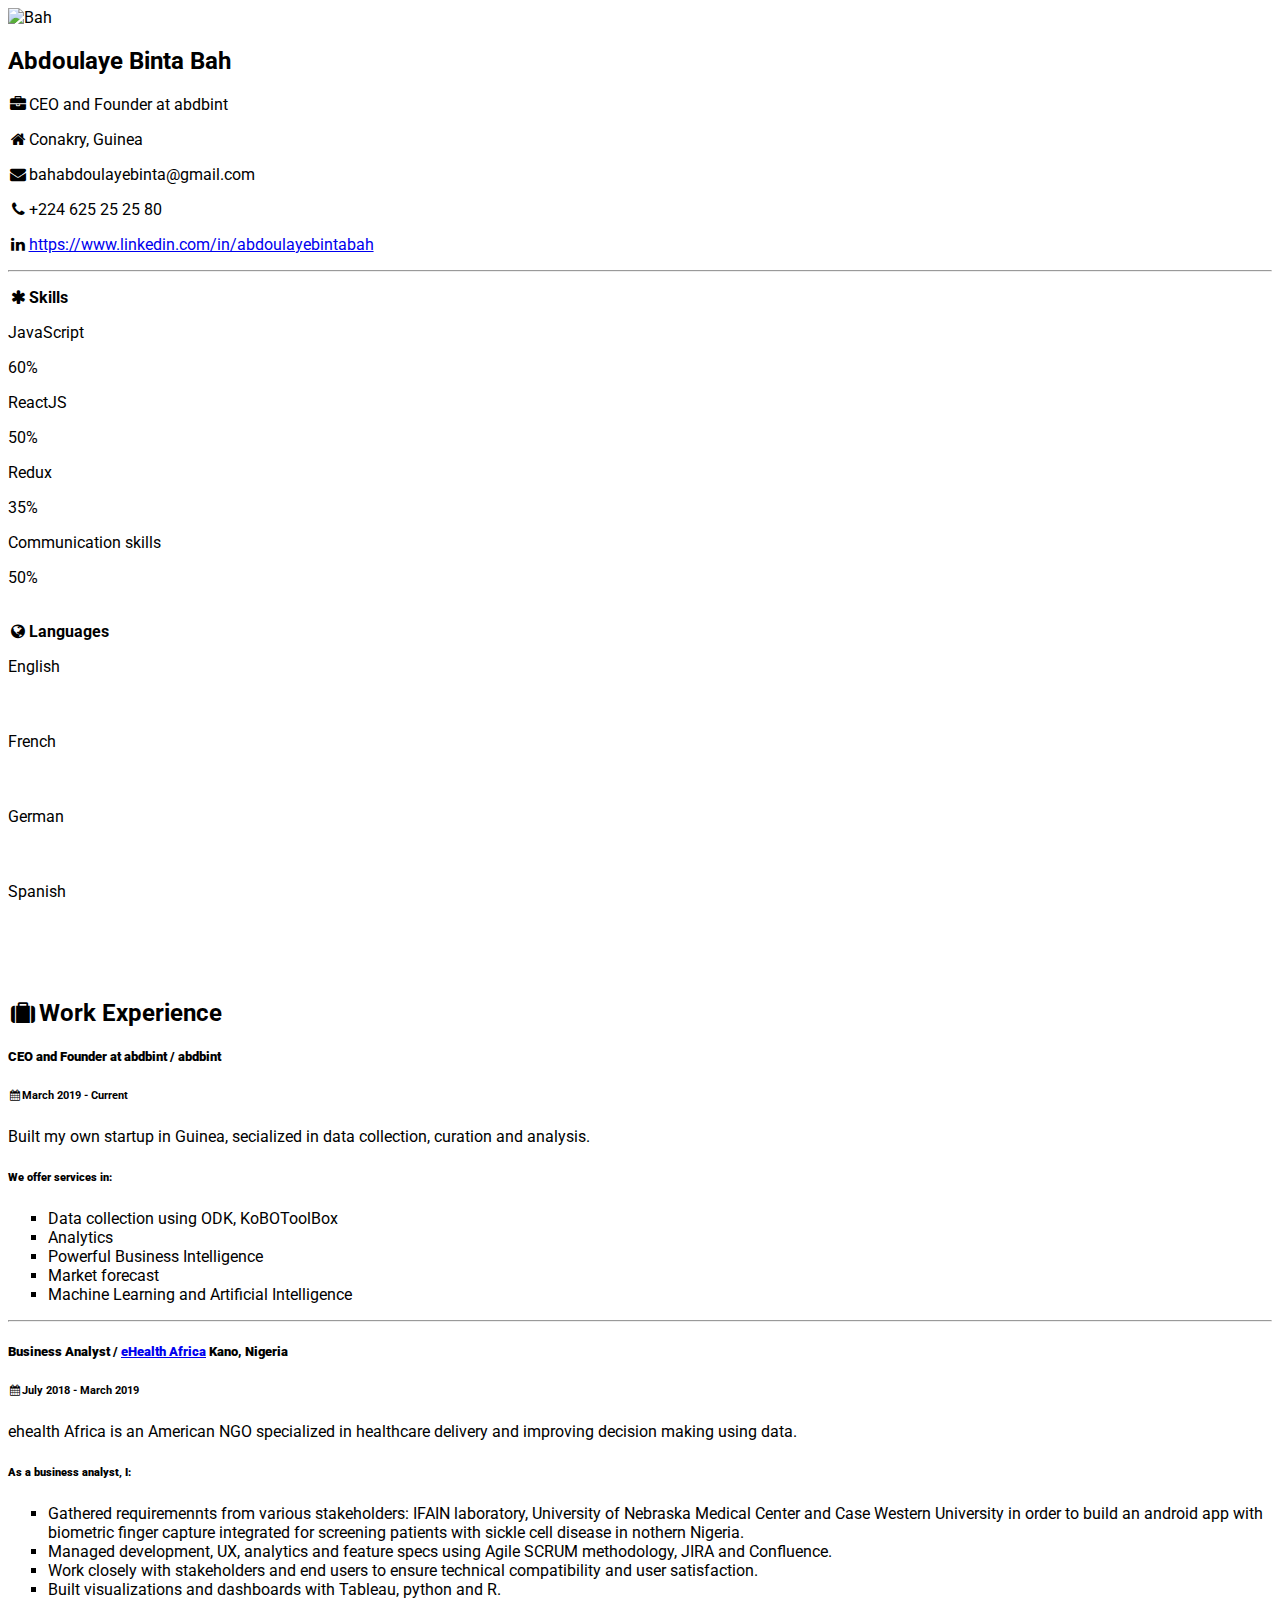
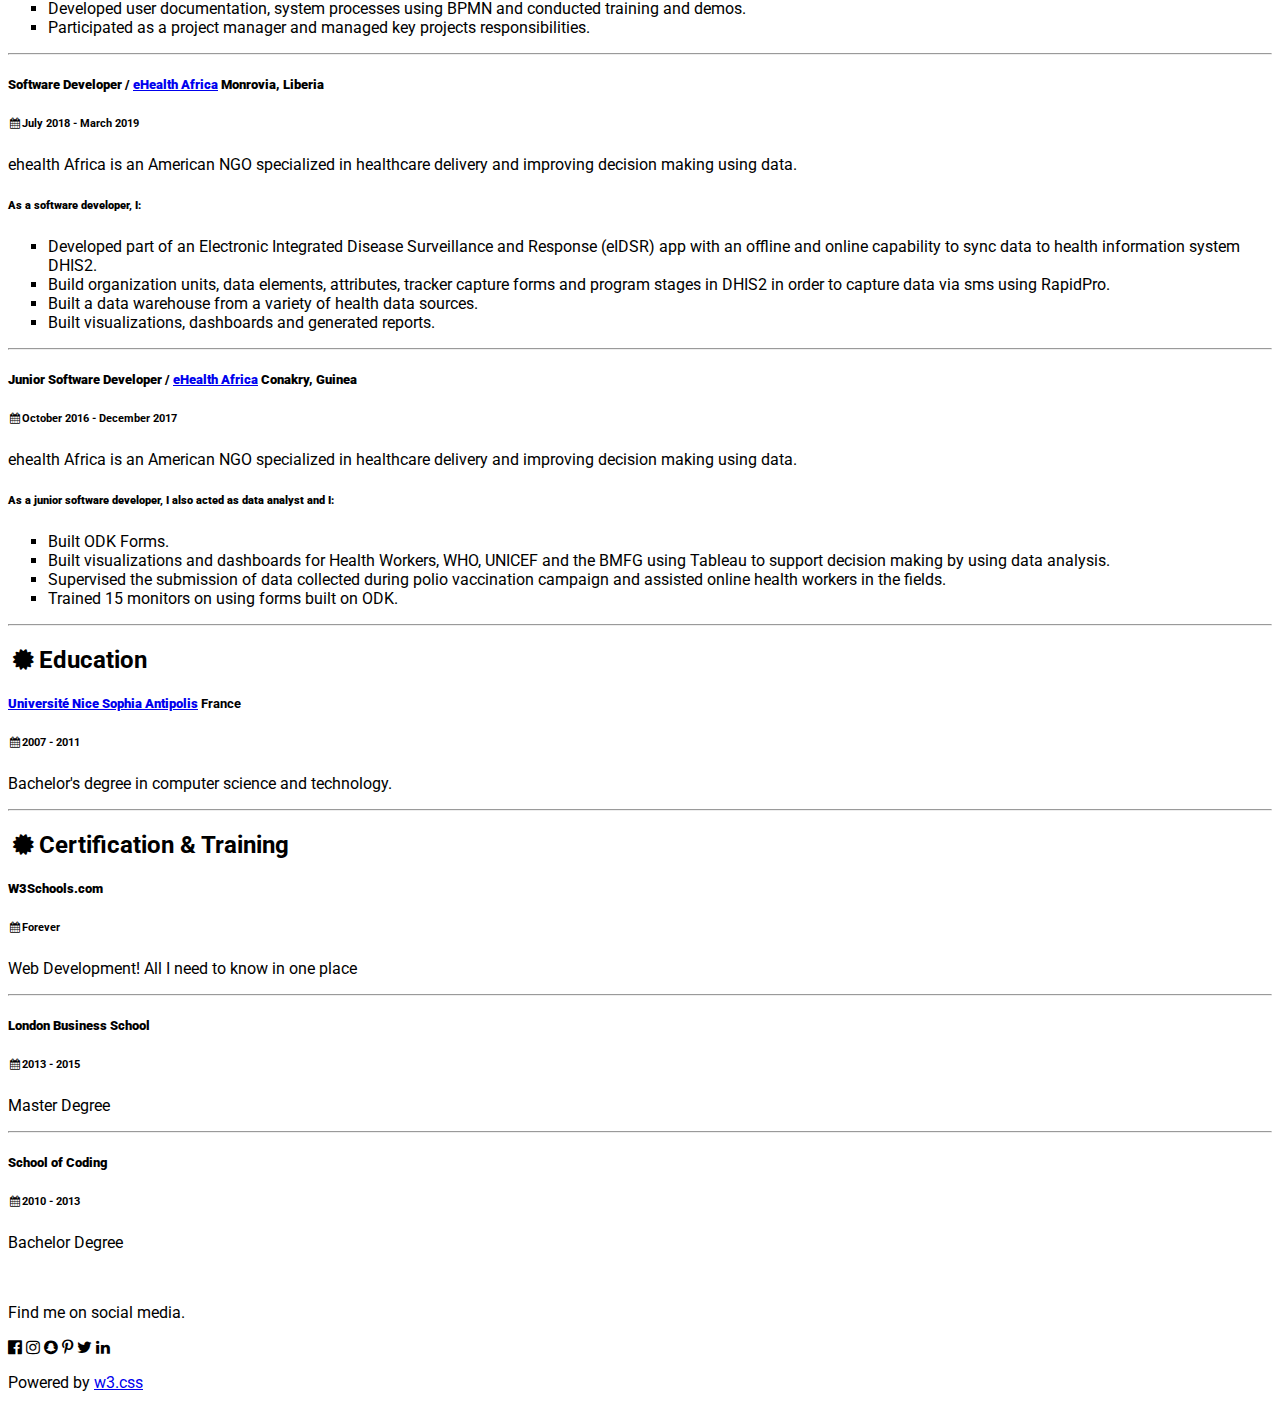
==== cv.html @ 37fd8e88 "Added new version of the site" ====
<!DOCTYPE html>
<html>
    <title>Abdoulaye Bah</title>
    <meta charset="UTF-8">
    <meta name="viewport" content="width=device-width, initial-scale=1">
    <link rel="stylesheet" href="./styles/style.css">
    <link rel='stylesheet' href='https://fonts.googleapis.com/css?family=Roboto'>
    <link rel="stylesheet" href="https://cdnjs.cloudflare.com/ajax/libs/font-awesome/4.7.0/css/font-awesome.min.css">
    <style>
    html,body,h1,h2,h3,h4,h5,h6 {font-family: "Roboto", sans-serif}
    </style>
    <body class="w3-light-grey">

        <!-- Page Container -->
        <div class="w3-content w3-margin-top" style="max-width:1400px;">

        <!-- The Grid -->
        <div class="w3-row-padding">
        
            <!-- Left Column -->
            <div class="w3-third">
            
            <div class="w3-white w3-text-grey w3-card-4">
                <div class="w3-display-container">
                <img src="./img/abah2.jpg" style="width:100%" alt="Bah">
                <div class="w3-display-bottomright w3-container w3-text-black">
                    <h2>Abdoulaye Binta Bah</h2>
                </div>
                </div>
                <div class="w3-container">
                <p><i class="fa fa-briefcase fa-fw w3-margin-right w3-large w3-text-teal"></i>CEO and Founder at abdbint</p>
                <p><i class="fa fa-home fa-fw w3-margin-right w3-large w3-text-teal"></i>Conakry, Guinea</p>
                <p><i class="fa fa-envelope fa-fw w3-margin-right w3-large w3-text-teal"></i>bahabdoulayebinta@gmail.com</p>
                <p><i class="fa fa-phone fa-fw w3-margin-right w3-large w3-text-teal"></i>+224 625 25 25 80</p>
                <p><i class="fa fa-linkedin fa-fw w3-margin-right w3-large w3-text-teal w3-hover-opacity"></i><a href="https://www.linkedin.com/in/abdoulayebintabah" target="_blank">https://www.linkedin.com/in/abdoulayebintabah</a></p>
                <hr>

                <p class="w3-large"><b><i class="fa fa-asterisk fa-fw w3-margin-right w3-text-teal"></i>Skills</b></p>
                <p>JavaScript</p>
                <div class="w3-light-grey w3-round-xlarge w3-small">
                    <div class="w3-container w3-center w3-round-xlarge w3-teal" style="width:90%">60%</div>
                </div>
                <p>ReactJS</p>
                <div class="w3-light-grey w3-round-xlarge w3-small">
                    <div class="w3-container w3-center w3-round-xlarge w3-teal" style="width:80%">
                    <div class="w3-center w3-text-white">50%</div>
                    </div>
                </div>
                <p>Redux</p>
                <div class="w3-light-grey w3-round-xlarge w3-small">
                    <div class="w3-container w3-center w3-round-xlarge w3-teal" style="width:75%">35%</div>
                </div>
                <p>Communication skills</p>
                <div class="w3-light-grey w3-round-xlarge w3-small">
                    <div class="w3-container w3-center w3-round-xlarge w3-teal" style="width:50%">50%</div>
                </div>
                <br>

                <p class="w3-large w3-text-theme"><b><i class="fa fa-globe fa-fw w3-margin-right w3-text-teal"></i>Languages</b></p>
                <p>English</p>
                <div class="w3-light-grey w3-round-xlarge">
                    <div class="w3-round-xlarge w3-teal" style="height:24px;width:80%"></div>
                </div>
                <p>French</p>
                <div class="w3-light-grey w3-round-xlarge">
                    <div class="w3-round-xlarge w3-teal" style="height:24px;width:100%"></div>
                </div>
                <p>German</p>
                <div class="w3-light-grey w3-round-xlarge">
                    <div class="w3-round-xlarge w3-teal" style="height:24px;width:5%"></div>
                </div>
                <p>Spanish</p>
                <div class="w3-light-grey w3-round-xlarge">
                    <div class="w3-round-xlarge w3-teal" style="height:24px;width:10%"></div>
                </div>
                <br>
                </div>
            </div><br>

            <!-- End Left Column -->
            </div>

            <!-- Right Column -->
            <div class="w3-twothird">
            
            <div class="w3-container w3-card-2 w3-white w3-margin-bottom">
                <h2 class="w3-text-grey w3-padding-16"><i class="fa fa-suitcase fa-fw w3-margin-right w3-xxlarge w3-text-teal"></i>Work Experience</h2>
                <div class="w3-container">
                <h5 class="w3-opacity"><b>CEO and Founder at abdbint / abdbint</a></b></h5>
                <h6 class="w3-text-teal"><i class="fa fa-calendar fa-fw w3-margin-right"></i>March 2019 - <span class="w3-tag w3-teal w3-round">Current</span></h6>
                <p>Built my own startup in Guinea, secialized in data collection, curation and analysis.</p>
                <p>
                    <h6><b>We offer services in:</b></h6>
                    <ul style="list-style-type:square">
                        <li type="">Data collection using ODK, KoBOToolBox</li>
                        <li>Analytics</li>
                        <li>Powerful Business Intelligence</li>
                        <li>Market forecast</li>
                        <li>Machine Learning and Artificial Intelligence</li>
                    </ul>
                </p>
                <hr>
                <h5 class="w3-opacity"><b>Business Analyst / <a href="https://www.ehealthafrica.org/" target="_blank">eHealth Africa</a> Kano, Nigeria</b></h5>
                <h6 class="w3-text-teal"><i class="fa fa-calendar fa-fw w3-margin-right"></i>July 2018 - March 2019</h6>
                <p>ehealth Africa is an American NGO specialized in healthcare delivery and improving decision making using data.</p>
                <p>
                    <h6><b>As a business analyst, I:</b></h6>
                    <ul style="list-style-type:square">
                        <li type="">Gathered requiremennts from various stakeholders: IFAIN laboratory, University of Nebraska Medical Center and Case Western University in order to build an android app with biometric finger capture integrated for screening patients with sickle cell disease in nothern Nigeria.</li>
                        <li>Managed development, UX, analytics and feature specs using Agile SCRUM methodology, JIRA and Confluence.</li>
                        <li>Work closely with stakeholders and end users to ensure technical compatibility and user satisfaction.</li>
                        <li>Built visualizations and dashboards with Tableau, python and R.</li>
                        <li>Developed user documentation, system processes using BPMN and conducted training and demos.</li>
                        <li>Participated as a project manager and managed key projects responsibilities.</li>
                    </ul>
                </p>
                <hr>
                <h5 class="w3-opacity"><b>Software Developer / <a href="https://www.ehealthafrica.org/" target="_blank">eHealth Africa</a> Monrovia, Liberia</b></h5>
                <h6 class="w3-text-teal"><i class="fa fa-calendar fa-fw w3-margin-right"></i>July 2018 - March 2019</h6>
                <p>ehealth Africa is an American NGO specialized in healthcare delivery and improving decision making using data.</p>
                <p>
                    <h6><b>As a software developer, I:</b></h6>
                    <ul style="list-style-type:square">
                        <li type="">Developed part of an Electronic Integrated Disease Surveillance and Response (eIDSR) app with an offline and online capability to sync data to health information system DHIS2.</li>
                        <li>Build organization units, data elements, attributes, tracker capture forms and program stages in DHIS2 in order to capture data via sms using RapidPro.</li>
                        <li>Built a data warehouse from a variety of health data sources.</li>
                        <li>Built visualizations, dashboards and generated reports.</li>
                    </ul>
                </p>
                <hr>
                <h5 class="w3-opacity"><b>Junior Software Developer / <a href="https://www.ehealthafrica.org/" target="_blank">eHealth Africa</a> Conakry, Guinea</b></h5>
                <h6 class="w3-text-teal"><i class="fa fa-calendar fa-fw w3-margin-right"></i>October 2016 - December 2017</h6>
                <p>ehealth Africa is an American NGO specialized in healthcare delivery and improving decision making using data.</p>
                <p>
                    <h6><b>As a junior software developer, I also acted as data analyst and I:</b></h6>
                    <ul style="list-style-type:square">
                        <li type="">Built ODK Forms.</li>
                        <li>Built visualizations and dashboards for Health Workers, WHO, UNICEF and the BMFG using Tableau to support decision making by using data analysis.</li>
                        <li>Supervised the submission of data collected during polio vaccination campaign and assisted online health workers in the fields.</li>
                        <li>Trained 15 monitors on using forms built on ODK.</li>
                    </ul>
                </p>
                <hr>
                </div>
            </div>

            <div class="w3-container w3-card-2 w3-white">
                <h2 class="w3-text-grey w3-padding-16"><i class="fa fa-certificate fa-fw w3-margin-right w3-xxlarge w3-text-teal"></i>Education</h2>
                <div class="w3-container">
                <h5 class="w3-opacity"><b><a href="http://unice.fr/en" target="_blank">Université Nice Sophia Antipolis</a></b> France</h5>
                <h6 class="w3-text-teal"><i class="fa fa-calendar fa-fw w3-margin-right"></i>2007 - 2011</h6>
                <p>Bachelor's degree in computer science and technology.</p>
                <hr>
                </div>
            </div>

            <div class="w3-container w3-card-2 w3-white">
                <h2 class="w3-text-grey w3-padding-16"><i class="fa fa-certificate fa-fw w3-margin-right w3-xxlarge w3-text-teal"></i>Certification & Training</h2>
                <div class="w3-container">
                <h5 class="w3-opacity"><b>W3Schools.com</b></h5>
                <h6 class="w3-text-teal"><i class="fa fa-calendar fa-fw w3-margin-right"></i>Forever</h6>
                <p>Web Development! All I need to know in one place</p>
                <hr>
                </div>
                <div class="w3-container">
                <h5 class="w3-opacity"><b>London Business School</b></h5>
                <h6 class="w3-text-teal"><i class="fa fa-calendar fa-fw w3-margin-right"></i>2013 - 2015</h6>
                <p>Master Degree</p>
                <hr>
                </div>
                <div class="w3-container">
                <h5 class="w3-opacity"><b>School of Coding</b></h5>
                <h6 class="w3-text-teal"><i class="fa fa-calendar fa-fw w3-margin-right"></i>2010 - 2013</h6>
                <p>Bachelor Degree</p><br>
                </div>
            </div>

            <!-- End Right Column -->
            </div>
            
        <!-- End Grid -->
        </div>
        
        <!-- End Page Container -->
        </div>

        <footer class="w3-container w3-teal w3-center w3-margin-top">
        <p>Find me on social media.</p>
        <i class="fa fa-facebook-official w3-hover-opacity"></i>
        <i class="fa fa-instagram w3-hover-opacity"></i>
        <i class="fa fa-snapchat w3-hover-opacity"></i>
        <i class="fa fa-pinterest-p w3-hover-opacity"></i>
        <i class="fa fa-twitter w3-hover-opacity"></i>
        <i class="fa fa-linkedin w3-hover-opacity"><a href="https://www.linkedin.com/in/abdoulayebintabah/"></a></i>
        <p>Powered by <a href="https://www.w3schools.com/w3css/default.asp" target="_blank">w3.css</a></p>
        </footer>
</body>
</html>
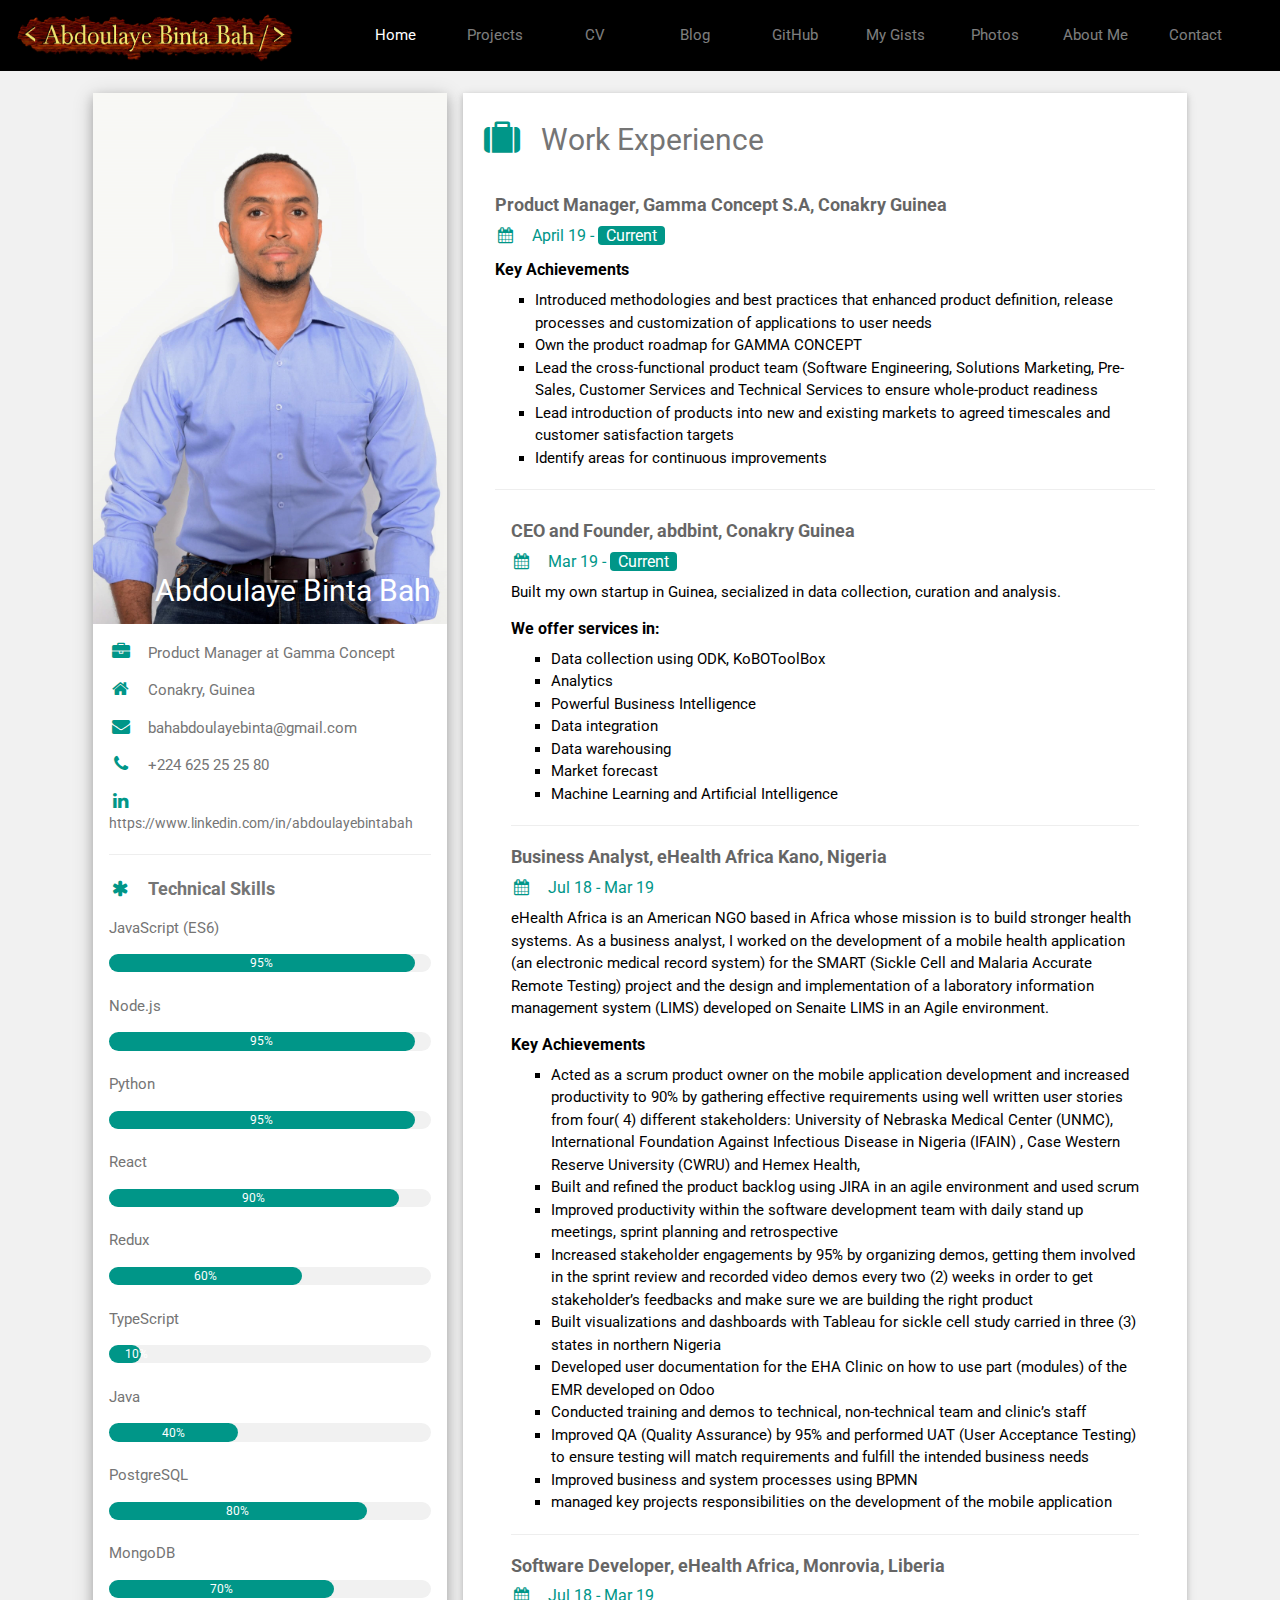
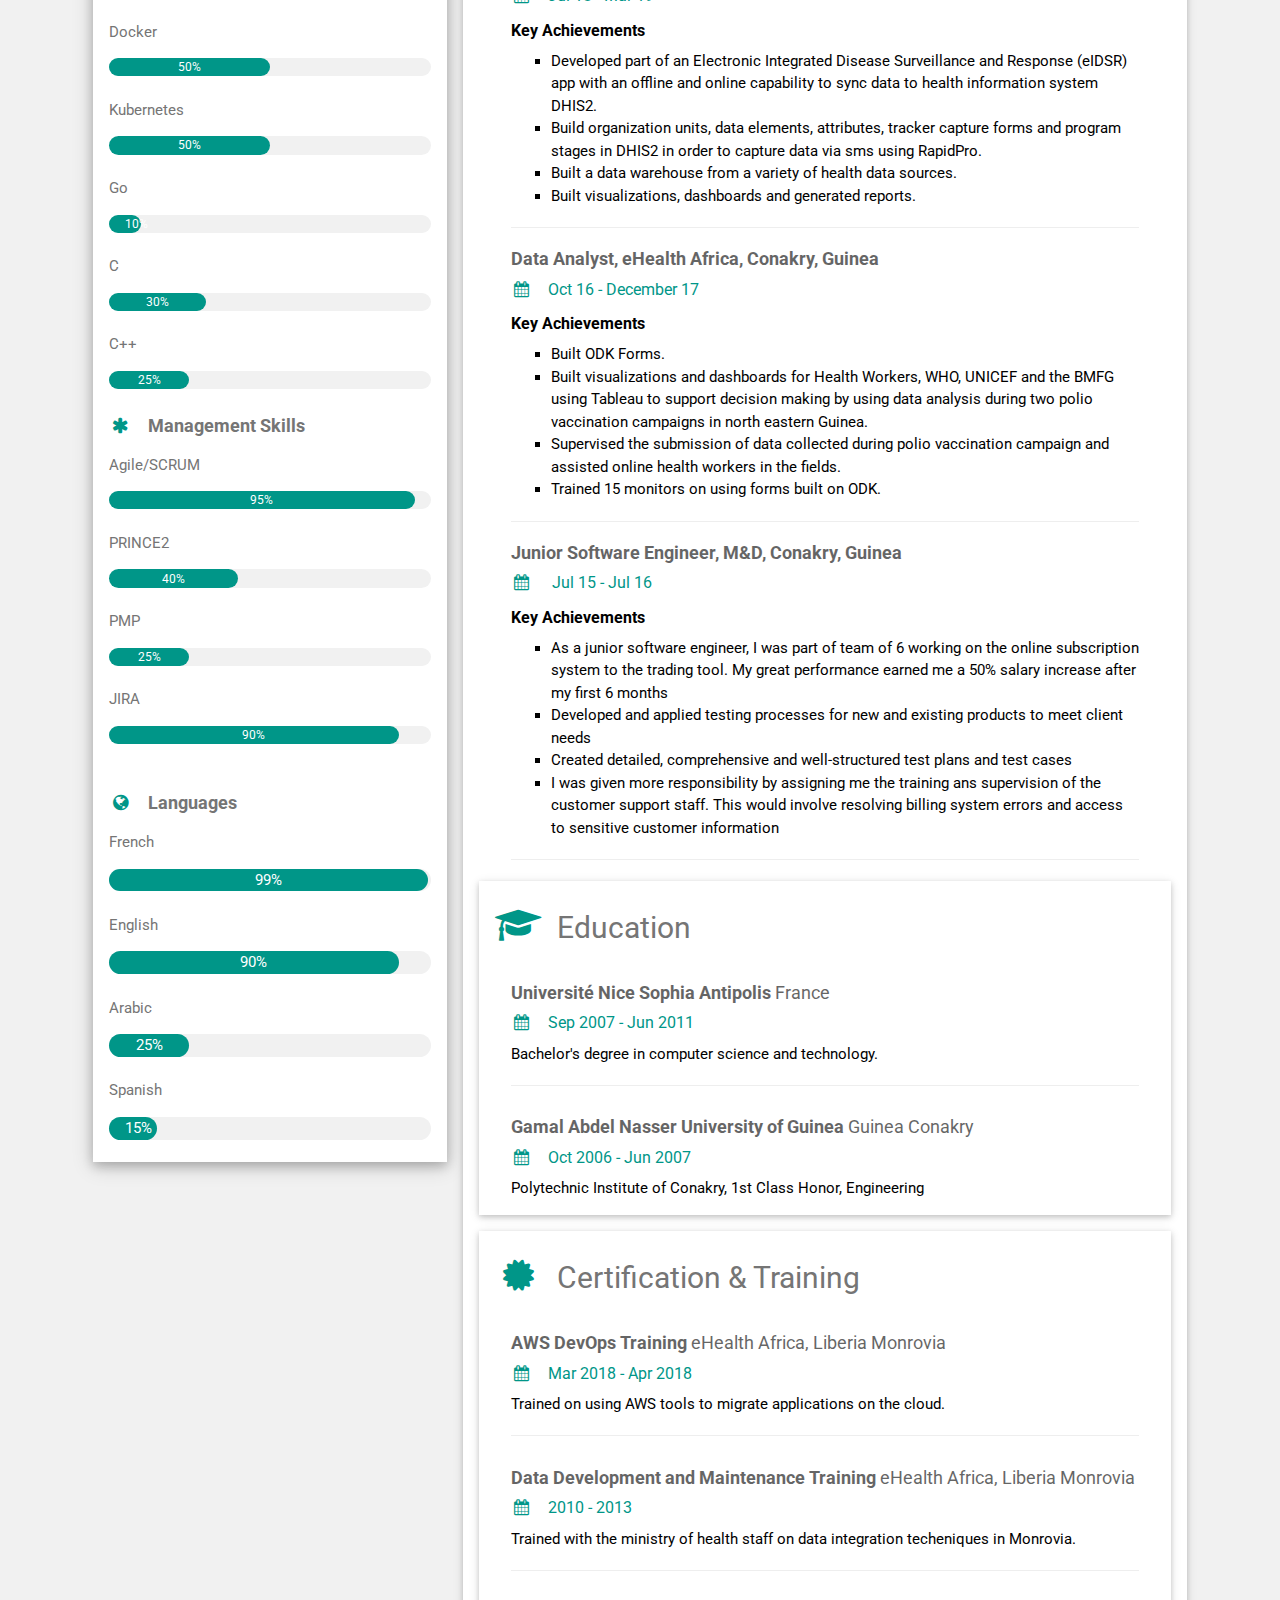
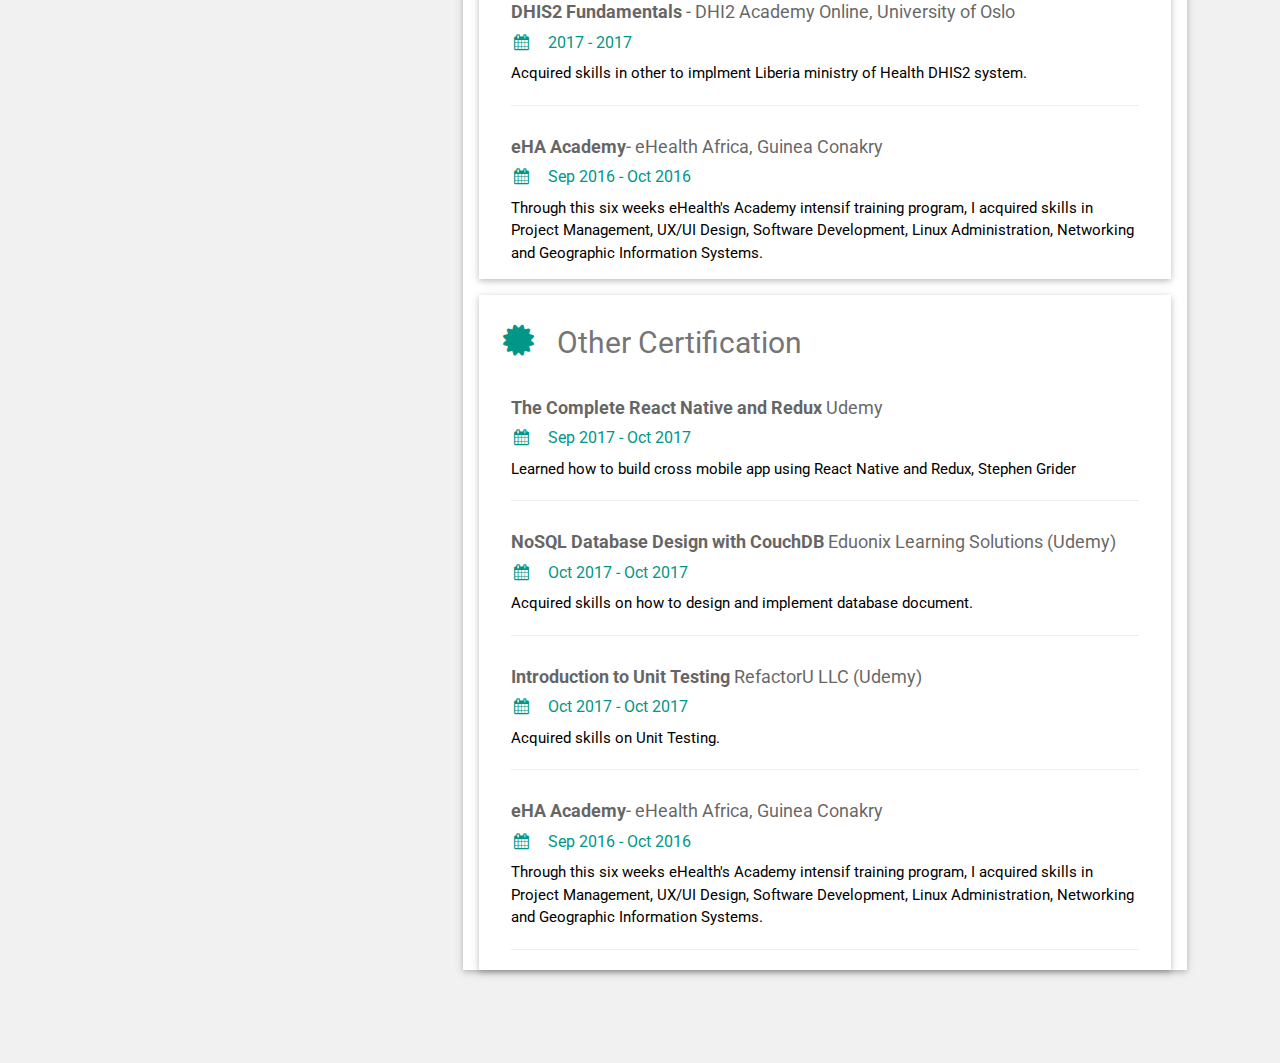
==== commit 21e3b600: "enhance navigation" ====
--- a/cv.html
+++ b/cv.html
@@ -1,198 +1,334 @@
 <!DOCTYPE html>
 <html>
-    <title>Abdoulaye Bah</title>
-    <meta charset="UTF-8">
-    <meta name="viewport" content="width=device-width, initial-scale=1">
-    <link rel="stylesheet" href="./styles/style.css">
-    <link rel='stylesheet' href='https://fonts.googleapis.com/css?family=Roboto'>
-    <link rel="stylesheet" href="https://cdnjs.cloudflare.com/ajax/libs/font-awesome/4.7.0/css/font-awesome.min.css">
-    <style>
-    html,body,h1,h2,h3,h4,h5,h6 {font-family: "Roboto", sans-serif}
-    </style>
+    <head>
+        <meta charset="UTF-8">
+        <meta name="viewport" content="width=device-width, initial-scale=1">
+        <link rel='stylesheet' href='https://fonts.googleapis.com/css?family=Roboto'>
+        <link rel="stylesheet" href="https://cdnjs.cloudflare.com/ajax/libs/font-awesome/4.7.0/css/font-awesome.min.css">
+        <link rel="stylesheet" href="https://stackpath.bootstrapcdn.com/bootstrap/4.3.1/css/bootstrap.min.css" integrity="sha384-ggOyR0iXCbMQv3Xipma34MD+dH/1fQ784/j6cY/iJTQUOhcWr7x9JvoRxT2MZw1T" crossorigin="anonymous">
+        <link rel="stylesheet" href="./styles/cv.css">
+        <link rel="stylesheet" href="./styles/main.css">
+        <link rel="shortcut icon" href="./images/favicon.png">
+        <title>Abdoulaye Bah</title>
+        <style>
+        html,body,h1,h2,h3,h4,h5,h6 {font-family: "Roboto", sans-serif}
+        body {padding: 77px}
+        </style>
+    </head>
     <body class="w3-light-grey">
+        <!-- Header and Navigaton -->
+        <nav class="navbar navbar-expand-lg navbar-dark fixed-top">
+            <a class="navbar-brand" href="./index.html"> 
+                <img class="logo" src="./images/logo3.png">
+            </a>
+            <button class="navbar-toggler" type="button" data-toggle="collapse" data-target="#navbarResponsive" aria-controls="navbarResponsive" aria-expanded="false" aria-label="Toggle navigation">
+                <span class="navbar-toggler-icon"></span>
+            </button>
+            <ul class="navbar-nav ml-auto mynav">
+                <li class="nav-item active"><a href="./index.html" class="nav-link">Home</a></li>
+                <li class="nav-item"><a href="./projects.html" class="nav-link">Projects</a></li>
+                <li class="nav-item"><a href="./cv.html" class="nav-link">CV</a></li>
+                <li class="nav-item"><a href="https://abdoulayebinta.github.io/blog/" target="_blank" class="nav-link">Blog</a></li>
+                <li class="nav-item"><a href="https://github.com/abdoulayebinta" target="_blank" class="nav-link">GitHub</a></li>
+                <li class="nav-item"><a href="https://gist.github.com/abdoulayebinta" target="_blank"  class="nav-link" >My Gists</a></li>
+                <li class="nav-item"><a href="./photos.html" class="nav-link">Photos</a></li>
+                <li class="nav-item"><a href="./about.html" class="nav-link">About Me</a></li>
+                <li class="nav-item"><a href="./contact.html" class="nav-link">Contact</a></li>
+            </ul> 
+        </nav>
+         <!-- Page Container -->
+         <div class="w3-content w3-margin-top" style="max-width:1400px;">
+        
+            <!-- The Grid -->
+            <div class="w3-row-padding">
+            
+                <!-- Left Column -->
+                <div class="w3-third">
+                
+                <div class="w3-white w3-text-grey w3-card-4">
+                    <div class="w3-display-container">
+                    <img src="./images/abah2.jpg" style="width:100%" alt="Bah">
+                    <div class="w3-display-bottomright w3-container w3-text-black">
+                        <h2>Abdoulaye Binta Bah</h2>
+                    </div>
+                    </div>
+                    <br>
+                    <div class="w3-container">
+                    <p><i class="fa fa-briefcase fa-fw w3-margin-right w3-large w3-text-teal"></i>Product Manager at Gamma Concept</p>
+                    <p><i class="fa fa-home fa-fw w3-margin-right w3-large w3-text-teal"></i>Conakry, Guinea</p>
+                    <p><i class="fa fa-envelope fa-fw w3-margin-right w3-large w3-text-teal"></i>bahabdoulayebinta@gmail.com</p>
+                    <p><i class="fa fa-phone fa-fw w3-margin-right w3-large w3-text-teal"></i>+224 625 25 25 80</p>
+                    <p style="font-size: 14px"><i class="fa fa-linkedin fa-fw w3-margin-right w3-large w3-text-teal w3-hover-opacity"></i><a href="https://www.linkedin.com/in/abdoulayebintabah" target="_blank">https://www.linkedin.com/in/abdoulayebintabah</a></p>
+                    <hr>
+    
+                    <p class="w3-large"><b><i class="fa fa-asterisk fa-fw w3-margin-right w3-text-teal"></i>Technical Skills</b></p>
+                    <p>JavaScript (ES6)</p>
+                    <div class="w3-light-grey w3-round-xlarge w3-small">
+                        <div class="w3-container w3-center w3-round-xlarge w3-teal" style="width:95%">95%</div>
+                    </div><br>
+                    <p>Node.js</p>
+                    <div class="w3-light-grey w3-round-xlarge w3-small">
+                        <div class="w3-container w3-center w3-round-xlarge w3-teal" style="width:95%">95%</div>
+                    </div><br>
+                    <p>Python</p>
+                    <div class="w3-light-grey w3-round-xlarge w3-small">
+                        <div class="w3-container w3-center w3-round-xlarge w3-teal" style="width:95%">95%</div>
+                    </div><br>
+                    <p>React</p>
+                    <div class="w3-light-grey w3-round-xlarge w3-small">
+                        <div class="w3-container w3-center w3-round-xlarge w3-teal" style="width:90%">90%</div>
+                    </div><br>
+                    <p>Redux</p>
+                    <div class="w3-light-grey w3-round-xlarge w3-small">
+                        <div class="w3-container w3-center w3-round-xlarge w3-teal" style="width:60%">60%</div>
+                    </div><br>
+                    <p>TypeScript</p>
+                    <div class="w3-light-grey w3-round-xlarge w3-small">
+                        <div class="w3-container w3-center w3-round-xlarge w3-teal" style="width:10%">10%</div>
+                    </div><br>
+                    <p>Java</p>
+                    <div class="w3-light-grey w3-round-xlarge w3-small">
+                        <div class="w3-container w3-center w3-round-xlarge w3-teal" style="width:40%">40%</div>
+                    </div><br>
+                    <p>PostgreSQL</p>
+                    <div class="w3-light-grey w3-round-xlarge w3-small">
+                        <div class="w3-container w3-center w3-round-xlarge w3-teal" style="width:80%">80%</div>
+                    </div><br>
+                    <p>MongoDB</p>
+                    <div class="w3-light-grey w3-round-xlarge w3-small">
+                        <div class="w3-container w3-center w3-round-xlarge w3-teal" style="width:70%">70%</div>
+                    </div><br>
+                    <p>Docker</p>
+                    <div class="w3-light-grey w3-round-xlarge w3-small">
+                        <div class="w3-container w3-center w3-round-xlarge w3-teal" style="width:50%">50%</div>
+                    </div><br>
+                    <p>Kubernetes</p>
+                    <div class="w3-light-grey w3-round-xlarge w3-small">
+                        <div class="w3-container w3-center w3-round-xlarge w3-teal" style="width:50%">50%</div>
+                    </div><br>
+                    <p>Go</p>
+                    <div class="w3-light-grey w3-round-xlarge w3-small">
+                        <div class="w3-container w3-center w3-round-xlarge w3-teal" style="width:10%">10%</div>
+                    </div><br>
+                    <p>C</p>
+                    <div class="w3-light-grey w3-round-xlarge w3-small">
+                        <div class="w3-container w3-center w3-round-xlarge w3-teal" style="width:30%">30%</div>
+                    </div><br>
+                    <p>C++</p>
+                    <div class="w3-light-grey w3-round-xlarge w3-small">
+                        <div class="w3-container w3-center w3-round-xlarge w3-teal" style="width:25%">25%</div>
+                    </div><br>
+                    <p class="w3-large"><b><i class="fa fa-asterisk fa-fw w3-margin-right w3-text-teal"></i>Management Skills</b></p>
+                    <p>Agile/SCRUM</p>
+                    <div class="w3-light-grey w3-round-xlarge w3-small">
+                        <div class="w3-container w3-center w3-round-xlarge w3-teal" style="width:95%">95%</div>
+                    </div><br>
+                    <p>PRINCE2</p>
+                    <div class="w3-light-grey w3-round-xlarge w3-small">
+                        <div class="w3-container w3-center w3-round-xlarge w3-teal" style="width:40%">40%</div>
+                    </div><br>
+                    <p>PMP</p>
+                    <div class="w3-light-grey w3-round-xlarge w3-small">
+                        <div class="w3-container w3-center w3-round-xlarge w3-teal" style="width:25%">25%</div>
+                    </div><br>
+                    <p>JIRA</p>
+                    <div class="w3-light-grey w3-round-xlarge w3-small">
+                        <div class="w3-container w3-center w3-round-xlarge w3-teal" style="width:90%">90%</div>
+                    </div><br>
+                    <br>
+                    <p class="w3-large w3-text-theme"><b><i class="fa fa-globe fa-fw w3-margin-right w3-text-teal"></i>Languages</b></p>
+                    <p>French</p>
+                    <div class="w3-light-grey w3-round-xlarge">
+                        <div class="w3-container w3-center w3-round-xlarge w3-teal" style="width:99%">99%</div>
+                    </div><br>
+                    <p>English</p>
+                    <div class="w3-light-grey w3-round-xlarge">
+                        <div class="w3-container w3-center w3-round-xlarge w3-teal" style="width:90%">90%</div>
+                    </div><br>
+                    <p>Arabic</p>
+                    <div class="w3-light-grey w3-round-xlarge">
+                        <div class="w3-container w3-center w3-round-xlarge w3-teal" style="width:25%">25%</div>
+                    </div><br>
+                    <p>Spanish</p>
+                    <div class="w3-light-grey w3-round-xlarge">
+                        <div class="w3-container w3-center w3-round-xlarge w3-teal" style="width:15%">15%</div>
+                    </div><br>
+                    </div>
+                </div><br>
+    
+                <!-- End Left Column -->
+                </div>
+    
+                <!-- Right Column -->
+                <div class="w3-twothird">
+                
+                <div class="w3-container w3-card-2 w3-white w3-margin-bottom">
+                    <h2 class="w3-text-grey w3-padding-16"><i class="fa fa-suitcase fa-fw w3-margin-right w3-xxlarge w3-text-teal"></i>Work Experience</h2>
+                    <div class="w3-container">
+                    <h5 class="w3-opacity"><b>Product Manager, Gamma Concept S.A, Conakry Guinea</a></b></h5>
+                    <h6 class="w3-text-teal"><i class="fa fa-calendar fa-fw w3-margin-right"></i>April 19 - <span class="w3-tag w3-teal w3-round">Current</span></h6>
+                    <p>
+                        <h6><b>Key Achievements</b></h6>
+                        <ul style="list-style-type:square">
+                            <li>Introduced methodologies and best practices that enhanced product definition, release processes and customization of applications to user needs</li>
+                            <li>Own the product roadmap for GAMMA CONCEPT</li>
+                            <li>Lead the cross-functional product team (Software Engineering, Solutions Marketing, Pre-Sales, Customer Services and Technical Services to ensure whole-product readiness</li>
+                            <li>Lead introduction of products into new and existing markets to agreed timescales and customer satisfaction targets</li>
+                            <li>Identify areas for continuous improvements</li>
+                        </ul>
+                    </p>
+                    <hr>
+                    <div class="w3-container">
+                    <h5 class="w3-opacity"><b>CEO and Founder, abdbint, Conakry Guinea</a></b></h5>
+                    <h6 class="w3-text-teal"><i class="fa fa-calendar fa-fw w3-margin-right"></i>Mar 19 - <span class="w3-tag w3-teal w3-round">Current</span></h6>
+                    <p>Built my own startup in Guinea, secialized in data collection, curation and analysis.</p>
+                    <p>
+                        <h6><b>We offer services in:</b></h6>
+                        <ul style="list-style-type:square">
+                            <li type="">Data collection using ODK, KoBOToolBox</li>
+                            <li>Analytics</li>
+                            <li>Powerful Business Intelligence</li>
+                            <li>Data integration</li>
+                            <li>Data warehousing</li>
+                            <li>Market forecast</li>
+                            <li>Machine Learning and Artificial Intelligence</li>
+                        </ul>
+                    </p>
+                    <hr>
+                    <h5 class="w3-opacity"><b>Business Analyst, <a href="https://www.ehealthafrica.org/" target="_blank">eHealth Africa</a> Kano, Nigeria</b></h5>
+                    <h6 class="w3-text-teal"><i class="fa fa-calendar fa-fw w3-margin-right"></i>Jul 18 - Mar 19</h6>
+                    <p>eHealth Africa is an American NGO based in Africa whose mission is to build stronger health systems. As a business analyst, I worked on the development of a mobile health application (an electronic medical record system) for the SMART (Sickle Cell and Malaria Accurate Remote Testing) project and the design and implementation of a laboratory information management system (LIMS) developed on Senaite LIMS in an Agile environment.</p>
+                        <h6><b>Key Achievements</b></h6>
+                        <ul style="list-style-type:square">
+                            <li>Acted as a scrum product owner on the mobile application development and increased productivity to 90% by gathering effective requirements using well written user stories  from four( 4) different stakeholders: University of Nebraska Medical Center (UNMC), International Foundation Against Infectious Disease in Nigeria (IFAIN) , Case Western Reserve University (CWRU) and Hemex Health,</li>
+                            <li>Built and refined the product backlog using JIRA in an agile environment and used scrum</li>
+                            <li>Improved productivity within the software development team with daily stand up meetings, sprint planning and retrospective</li>
+                            <li>Increased stakeholder engagements by 95% by organizing demos, getting them involved in the sprint review and recorded video demos every two (2) weeks in order to get stakeholder’s feedbacks and make sure we are building the right product</li>
+                            <li>Built visualizations and dashboards with Tableau for sickle cell study carried in three (3) states in northern Nigeria</li>
+                            <li>Developed user documentation for the EHA Clinic on how to use part (modules) of the EMR developed on Odoo</li>
+                            <li>Conducted training and demos to technical, non-technical team and clinic’s staff</li>
+                            <li>Improved QA (Quality Assurance) by 95%  and performed UAT (User Acceptance Testing) to ensure testing will match requirements and fulfill the intended business needs</li>
+                            <li>Improved business and system processes using BPMN</li>
+                            <li>managed key projects responsibilities on the development of the mobile application</li>
+                        </ul>
+                    </p>
+                    <hr>
+                    <h5 class="w3-opacity"><b>Software Developer, <a href="https://www.ehealthafrica.org/" target="_blank">eHealth Africa</a>, Monrovia, Liberia</b></h5>
+                    <h6 class="w3-text-teal"><i class="fa fa-calendar fa-fw w3-margin-right"></i>Jul 18 - Mar 19</h6>
+                    <p>
+                        <h6><b>Key Achievements</b></h6>
+                        <ul style="list-style-type:square">
+                            <li type="">Developed part of an Electronic Integrated Disease Surveillance and Response (eIDSR) app with an offline and online capability to sync data to health information system DHIS2.</li>
+                            <li>Build organization units, data elements, attributes, tracker capture forms and program stages in DHIS2 in order to capture data via sms using RapidPro.</li>
+                            <li>Built a data warehouse from a variety of health data sources.</li>
+                            <li>Built visualizations, dashboards and generated reports.</li>
+                        </ul>
+                    </p>
+                    <hr>
+                    <h5 class="w3-opacity"><b>Data Analyst, <a href="https://www.ehealthafrica.org/" target="_blank">eHealth Africa</a>, Conakry, Guinea</b></h5>
+                    <h6 class="w3-text-teal"><i class="fa fa-calendar fa-fw w3-margin-right"></i>Oct 16 - December 17</h6>
+                    <p>
+                        <h6><b>Key Achievements</b></h6>
+                        <ul style="list-style-type:square">
+                            <li type="">Built ODK Forms.</li>
+                            <li>Built visualizations and dashboards for Health Workers, WHO, UNICEF and the BMFG using Tableau to support decision making by using data analysis during two polio vaccination campaigns in north eastern Guinea.</li>
+                            <li>Supervised the submission of data collected during polio vaccination campaign and assisted online health workers in the fields.</li>
+                            <li>Trained 15 monitors on using forms built on ODK.</li>
+                        </ul>
+                    </p>
+                    <hr>
+                    <h5 class="w3-opacity"><b>Junior Software Engineer, M&D, Conakry, Guinea</b></h5>
+                    <h6 class="w3-text-teal"><i class="fa fa-calendar fa-fw w3-margin-right"></i> Jul 15 - Jul 16</h6>
+                    <p>
+                        <h6><b>Key Achievements</b></h6>
+                        <ul style="list-style-type:square">
+                            <li>As a junior software engineer, I was part of team of 6 working on the online subscription system to the trading tool. My great performance earned me a 50% salary increase after my first 6 months</li>
+                            <li>Developed and applied testing processes for new and existing products to meet client needs</li>
+                            <li>Created detailed, comprehensive and well-structured test plans and test cases</li>
+                            <li>I was given more responsibility by assigning me the training ans supervision of the customer support staff. This would involve resolving billing system errors and access to sensitive customer information</li>
+                        </ul>
+                    </p>
+                    <hr>
+                    </div>
+                </div>
+    
+                <div class="w3-container w3-card-2 w3-white w3-margin-bottom">
+                    <h2 class="w3-text-grey w3-padding-16"><i class="fa fa-graduation-cap fa-fw w3-margin-right w3-xxlarge w3-text-teal"></i>Education</h2>
+                    <div class="w3-container">
+                    <h5 class="w3-opacity"><b><a href="http://unice.fr/en" target="_blank">Université Nice Sophia Antipolis</a></b> France</h5>
+                    <h6 class="w3-text-teal"><i class="fa fa-calendar fa-fw w3-margin-right"></i>Sep 2007 - Jun 2011</h6>
+                    <p>Bachelor's degree in computer science and technology.</p>
+                    <hr>
+                    </div>
+                    <div class="w3-container">
+                    <h5 class="w3-opacity"><b><a href="http://unice.fr/en" target="_blank">Gamal Abdel Nasser University of Guinea</a></b> Guinea Conakry</h5>
+                    <h6 class="w3-text-teal"><i class="fa fa-calendar fa-fw w3-margin-right"></i>Oct 2006 - Jun 2007</h6>
+                    <p>Polytechnic Institute of Conakry, 1st Class Honor, Engineering</p>                    
+                    </div>
+                </div>
+    
+                <div class="w3-container w3-card-2 w3-white w3-margin-bottom">
+                    <h2 class="w3-text-grey w3-padding-16"><i class="fa fa-certificate fa-fw w3-margin-right w3-xxlarge w3-text-teal"></i>Certification & Training</h2>
+                    <div class="w3-container">
+                    <h5 class="w3-opacity"><b>AWS DevOps Training </b><a href="http://#">eHealth Africa</a>, Liberia Monrovia</h5>
+                    <h6 class="w3-text-teal"><i class="fa fa-calendar fa-fw w3-margin-right"></i>Mar 2018 - Apr 2018</h6>
+                    <p>Trained on using AWS tools to migrate applications on the cloud.</p>
+                    <hr>
+                    </div>
+                    <div class="w3-container">
+                    <h5 class="w3-opacity"><b>Data Development and Maintenance Training </b><a href="http://#">eHealth Africa</a>, Liberia Monrovia</h5>
+                    <h6 class="w3-text-teal"><i class="fa fa-calendar fa-fw w3-margin-right"></i>2010 - 2013</h6>
+                    <p>Trained with the ministry of health staff on data integration techeniques in Monrovia.</p>
+                    <hr>
+                    </div>
+                    <div class="w3-container">
+                    <h5 class="w3-opacity"><b>DHIS2 Fundamentals </b><a href="http://#">- DHI2 Academy Online, University of Oslo</a></h5>
+                    <h6 class="w3-text-teal"><i class="fa fa-calendar fa-fw w3-margin-right"></i>2017 - 2017</h6>
+                    <p>Acquired skills in other to implment Liberia ministry of Health DHIS2 system.</p>
+                    <hr>
+                    </div>
+                    <div class="w3-container">
+                    <h5 class="w3-opacity"><b>eHA Academy</b><a href="http://#">- eHealth Africa, Guinea Conakry</a></h5>
+                    <h6 class="w3-text-teal"><i class="fa fa-calendar fa-fw w3-margin-right"></i>Sep 2016 - Oct 2016</h6>
+                    <p>Through this six weeks eHealth's Academy intensif training program, I acquired skills in Project Management, UX/UI Design, Software Development, Linux Administration, Networking and Geographic Information Systems.</p>
+                    </div>
+                </div>
 
-        <!-- Page Container -->
-        <div class="w3-content w3-margin-top" style="max-width:1400px;">
-
-        <!-- The Grid -->
-        <div class="w3-row-padding">
-        
-            <!-- Left Column -->
-            <div class="w3-third">
-            
-            <div class="w3-white w3-text-grey w3-card-4">
-                <div class="w3-display-container">
-                <img src="./img/abah2.jpg" style="width:100%" alt="Bah">
-                <div class="w3-display-bottomright w3-container w3-text-black">
-                    <h2>Abdoulaye Binta Bah</h2>
-                </div>
-                </div>
-                <div class="w3-container">
-                <p><i class="fa fa-briefcase fa-fw w3-margin-right w3-large w3-text-teal"></i>CEO and Founder at abdbint</p>
-                <p><i class="fa fa-home fa-fw w3-margin-right w3-large w3-text-teal"></i>Conakry, Guinea</p>
-                <p><i class="fa fa-envelope fa-fw w3-margin-right w3-large w3-text-teal"></i>bahabdoulayebinta@gmail.com</p>
-                <p><i class="fa fa-phone fa-fw w3-margin-right w3-large w3-text-teal"></i>+224 625 25 25 80</p>
-                <p><i class="fa fa-linkedin fa-fw w3-margin-right w3-large w3-text-teal w3-hover-opacity"></i><a href="https://www.linkedin.com/in/abdoulayebintabah" target="_blank">https://www.linkedin.com/in/abdoulayebintabah</a></p>
-                <hr>
-
-                <p class="w3-large"><b><i class="fa fa-asterisk fa-fw w3-margin-right w3-text-teal"></i>Skills</b></p>
-                <p>JavaScript</p>
-                <div class="w3-light-grey w3-round-xlarge w3-small">
-                    <div class="w3-container w3-center w3-round-xlarge w3-teal" style="width:90%">60%</div>
-                </div>
-                <p>ReactJS</p>
-                <div class="w3-light-grey w3-round-xlarge w3-small">
-                    <div class="w3-container w3-center w3-round-xlarge w3-teal" style="width:80%">
-                    <div class="w3-center w3-text-white">50%</div>
-                    </div>
-                </div>
-                <p>Redux</p>
-                <div class="w3-light-grey w3-round-xlarge w3-small">
-                    <div class="w3-container w3-center w3-round-xlarge w3-teal" style="width:75%">35%</div>
-                </div>
-                <p>Communication skills</p>
-                <div class="w3-light-grey w3-round-xlarge w3-small">
-                    <div class="w3-container w3-center w3-round-xlarge w3-teal" style="width:50%">50%</div>
-                </div>
-                <br>
-
-                <p class="w3-large w3-text-theme"><b><i class="fa fa-globe fa-fw w3-margin-right w3-text-teal"></i>Languages</b></p>
-                <p>English</p>
-                <div class="w3-light-grey w3-round-xlarge">
-                    <div class="w3-round-xlarge w3-teal" style="height:24px;width:80%"></div>
-                </div>
-                <p>French</p>
-                <div class="w3-light-grey w3-round-xlarge">
-                    <div class="w3-round-xlarge w3-teal" style="height:24px;width:100%"></div>
-                </div>
-                <p>German</p>
-                <div class="w3-light-grey w3-round-xlarge">
-                    <div class="w3-round-xlarge w3-teal" style="height:24px;width:5%"></div>
-                </div>
-                <p>Spanish</p>
-                <div class="w3-light-grey w3-round-xlarge">
-                    <div class="w3-round-xlarge w3-teal" style="height:24px;width:10%"></div>
-                </div>
-                <br>
-                </div>
-            </div><br>
-
-            <!-- End Left Column -->
-            </div>
-
-            <!-- Right Column -->
-            <div class="w3-twothird">
-            
-            <div class="w3-container w3-card-2 w3-white w3-margin-bottom">
-                <h2 class="w3-text-grey w3-padding-16"><i class="fa fa-suitcase fa-fw w3-margin-right w3-xxlarge w3-text-teal"></i>Work Experience</h2>
-                <div class="w3-container">
-                <h5 class="w3-opacity"><b>CEO and Founder at abdbint / abdbint</a></b></h5>
-                <h6 class="w3-text-teal"><i class="fa fa-calendar fa-fw w3-margin-right"></i>March 2019 - <span class="w3-tag w3-teal w3-round">Current</span></h6>
-                <p>Built my own startup in Guinea, secialized in data collection, curation and analysis.</p>
-                <p>
-                    <h6><b>We offer services in:</b></h6>
-                    <ul style="list-style-type:square">
-                        <li type="">Data collection using ODK, KoBOToolBox</li>
-                        <li>Analytics</li>
-                        <li>Powerful Business Intelligence</li>
-                        <li>Market forecast</li>
-                        <li>Machine Learning and Artificial Intelligence</li>
-                    </ul>
-                </p>
-                <hr>
-                <h5 class="w3-opacity"><b>Business Analyst / <a href="https://www.ehealthafrica.org/" target="_blank">eHealth Africa</a> Kano, Nigeria</b></h5>
-                <h6 class="w3-text-teal"><i class="fa fa-calendar fa-fw w3-margin-right"></i>July 2018 - March 2019</h6>
-                <p>ehealth Africa is an American NGO specialized in healthcare delivery and improving decision making using data.</p>
-                <p>
-                    <h6><b>As a business analyst, I:</b></h6>
-                    <ul style="list-style-type:square">
-                        <li type="">Gathered requiremennts from various stakeholders: IFAIN laboratory, University of Nebraska Medical Center and Case Western University in order to build an android app with biometric finger capture integrated for screening patients with sickle cell disease in nothern Nigeria.</li>
-                        <li>Managed development, UX, analytics and feature specs using Agile SCRUM methodology, JIRA and Confluence.</li>
-                        <li>Work closely with stakeholders and end users to ensure technical compatibility and user satisfaction.</li>
-                        <li>Built visualizations and dashboards with Tableau, python and R.</li>
-                        <li>Developed user documentation, system processes using BPMN and conducted training and demos.</li>
-                        <li>Participated as a project manager and managed key projects responsibilities.</li>
-                    </ul>
-                </p>
-                <hr>
-                <h5 class="w3-opacity"><b>Software Developer / <a href="https://www.ehealthafrica.org/" target="_blank">eHealth Africa</a> Monrovia, Liberia</b></h5>
-                <h6 class="w3-text-teal"><i class="fa fa-calendar fa-fw w3-margin-right"></i>July 2018 - March 2019</h6>
-                <p>ehealth Africa is an American NGO specialized in healthcare delivery and improving decision making using data.</p>
-                <p>
-                    <h6><b>As a software developer, I:</b></h6>
-                    <ul style="list-style-type:square">
-                        <li type="">Developed part of an Electronic Integrated Disease Surveillance and Response (eIDSR) app with an offline and online capability to sync data to health information system DHIS2.</li>
-                        <li>Build organization units, data elements, attributes, tracker capture forms and program stages in DHIS2 in order to capture data via sms using RapidPro.</li>
-                        <li>Built a data warehouse from a variety of health data sources.</li>
-                        <li>Built visualizations, dashboards and generated reports.</li>
-                    </ul>
-                </p>
-                <hr>
-                <h5 class="w3-opacity"><b>Junior Software Developer / <a href="https://www.ehealthafrica.org/" target="_blank">eHealth Africa</a> Conakry, Guinea</b></h5>
-                <h6 class="w3-text-teal"><i class="fa fa-calendar fa-fw w3-margin-right"></i>October 2016 - December 2017</h6>
-                <p>ehealth Africa is an American NGO specialized in healthcare delivery and improving decision making using data.</p>
-                <p>
-                    <h6><b>As a junior software developer, I also acted as data analyst and I:</b></h6>
-                    <ul style="list-style-type:square">
-                        <li type="">Built ODK Forms.</li>
-                        <li>Built visualizations and dashboards for Health Workers, WHO, UNICEF and the BMFG using Tableau to support decision making by using data analysis.</li>
-                        <li>Supervised the submission of data collected during polio vaccination campaign and assisted online health workers in the fields.</li>
-                        <li>Trained 15 monitors on using forms built on ODK.</li>
-                    </ul>
-                </p>
-                <hr>
-                </div>
-            </div>
-
-            <div class="w3-container w3-card-2 w3-white">
-                <h2 class="w3-text-grey w3-padding-16"><i class="fa fa-certificate fa-fw w3-margin-right w3-xxlarge w3-text-teal"></i>Education</h2>
-                <div class="w3-container">
-                <h5 class="w3-opacity"><b><a href="http://unice.fr/en" target="_blank">Université Nice Sophia Antipolis</a></b> France</h5>
-                <h6 class="w3-text-teal"><i class="fa fa-calendar fa-fw w3-margin-right"></i>2007 - 2011</h6>
-                <p>Bachelor's degree in computer science and technology.</p>
-                <hr>
-                </div>
-            </div>
-
-            <div class="w3-container w3-card-2 w3-white">
-                <h2 class="w3-text-grey w3-padding-16"><i class="fa fa-certificate fa-fw w3-margin-right w3-xxlarge w3-text-teal"></i>Certification & Training</h2>
-                <div class="w3-container">
-                <h5 class="w3-opacity"><b>W3Schools.com</b></h5>
-                <h6 class="w3-text-teal"><i class="fa fa-calendar fa-fw w3-margin-right"></i>Forever</h6>
-                <p>Web Development! All I need to know in one place</p>
-                <hr>
-                </div>
-                <div class="w3-container">
-                <h5 class="w3-opacity"><b>London Business School</b></h5>
-                <h6 class="w3-text-teal"><i class="fa fa-calendar fa-fw w3-margin-right"></i>2013 - 2015</h6>
-                <p>Master Degree</p>
-                <hr>
-                </div>
-                <div class="w3-container">
-                <h5 class="w3-opacity"><b>School of Coding</b></h5>
-                <h6 class="w3-text-teal"><i class="fa fa-calendar fa-fw w3-margin-right"></i>2010 - 2013</h6>
-                <p>Bachelor Degree</p><br>
-                </div>
-            </div>
-
-            <!-- End Right Column -->
+                <div class="w3-container w3-card-2 w3-white">
+                    <h2 class="w3-text-grey w3-padding-16"><i class="fa fa-certificate fa-fw w3-margin-right w3-xxlarge w3-text-teal"></i>Other Certification</h2>
+                    <div class="w3-container">
+                    <h5 class="w3-opacity"><b>The Complete React Native and Redux </b><a href="http://#">Udemy</a></h5>
+                    <h6 class="w3-text-teal"><i class="fa fa-calendar fa-fw w3-margin-right"></i>Sep 2017 - Oct 2017</h6>
+                    <p>Learned how to build cross mobile app using React Native and Redux, <a href="http://">Stephen Grider</a></p>
+                    <hr>
+                    </div>
+                    <div class="w3-container">
+                    <h5 class="w3-opacity"><b>NoSQL Database Design with CouchDB </b><a href="http://#">Eduonix Learning Solutions (Udemy)</a></h5>
+                    <h6 class="w3-text-teal"><i class="fa fa-calendar fa-fw w3-margin-right"></i>Oct 2017 - Oct 2017</h6>
+                    <p>Acquired skills on how to design and implement database document.</p>
+                    <hr>
+                    </div>
+                    <div class="w3-container">
+                    <h5 class="w3-opacity"><b>Introduction to Unit Testing </b><a href="http://#">RefactorU LLC (Udemy)</a></h5>
+                    <h6 class="w3-text-teal"><i class="fa fa-calendar fa-fw w3-margin-right"></i>Oct 2017 - Oct 2017</h6>
+                    <p>Acquired skills on Unit Testing.</p>
+                    <hr>
+                    </div>
+                    <div class="w3-container">
+                    <h5 class="w3-opacity"><b>eHA Academy</b><a href="http://#">- eHealth Africa, Guinea Conakry</a></h5>
+                    <h6 class="w3-text-teal"><i class="fa fa-calendar fa-fw w3-margin-right"></i>Sep 2016 - Oct 2016</h6>
+                    <p>Through this six weeks eHealth's Academy intensif training program, I acquired skills in Project Management, UX/UI Design, Software Development, Linux Administration, Networking and Geographic Information Systems.</p>
+                    <hr>
+                    </div>
+                </div>
+    
+                <!-- End Right Column -->
+                </div>
+                
+            <!-- End Grid -->
             </div>
             
-        <!-- End Grid -->
-        </div>
-        
-        <!-- End Page Container -->
-        </div>
-
-        <footer class="w3-container w3-teal w3-center w3-margin-top">
-        <p>Find me on social media.</p>
-        <i class="fa fa-facebook-official w3-hover-opacity"></i>
-        <i class="fa fa-instagram w3-hover-opacity"></i>
-        <i class="fa fa-snapchat w3-hover-opacity"></i>
-        <i class="fa fa-pinterest-p w3-hover-opacity"></i>
-        <i class="fa fa-twitter w3-hover-opacity"></i>
-        <i class="fa fa-linkedin w3-hover-opacity"><a href="https://www.linkedin.com/in/abdoulayebintabah/"></a></i>
-        <p>Powered by <a href="https://www.w3schools.com/w3css/default.asp" target="_blank">w3.css</a></p>
-        </footer>
+            <!-- End Page Container -->
+            </div>    
 </body>
 </html>
--- a/styles/cv.css
+++ b/styles/cv.css
@@ -0,0 +1,210 @@
+/* W3.CSS 4.04 Apr 2017 by Jan Egil and Borge Refsnes */
+html{box-sizing:border-box}*,*:before,*:after{box-sizing:inherit}
+/* Extract from normalize.css by Nicolas Gallagher and Jonathan Neal git.io/normalize */
+html{-ms-text-size-adjust:100%;-webkit-text-size-adjust:100%}body{margin:0}
+article,aside,details,figcaption,figure,footer,header,main,menu,nav,section,summary{display:block}
+audio,canvas,progress,video{display:inline-block}progress{vertical-align:baseline}
+audio:not([controls]){display:none;height:0}[hidden],template{display:none}
+a{background-color:transparent;-webkit-text-decoration-skip:objects}
+a:active,a:hover{outline-width:0}abbr[title]{border-bottom:none;text-decoration:underline;text-decoration:underline dotted}
+dfn{font-style:italic}mark{background:#ff0;color:#000}
+small{font-size:80%}sub,sup{font-size:75%;line-height:0;position:relative;vertical-align:baseline}
+sub{bottom:-0.25em}sup{top:-0.5em}figure{margin:1em 40px}img{border-style:none}svg:not(:root){overflow:hidden}
+code,kbd,pre,samp{font-family:monospace,monospace;font-size:1em}hr{box-sizing:content-box;height:0;overflow:visible}
+button,input,select,textarea{font:inherit;margin:0}optgroup{font-weight:bold}
+button,input{overflow:visible}button,select{text-transform:none}
+button,html [type=button],[type=reset],[type=submit]{-webkit-appearance:button}
+button::-moz-focus-inner, [type=button]::-moz-focus-inner, [type=reset]::-moz-focus-inner, [type=submit]::-moz-focus-inner{border-style:none;padding:0}
+button:-moz-focusring, [type=button]:-moz-focusring, [type=reset]:-moz-focusring, [type=submit]:-moz-focusring{outline:1px dotted ButtonText}
+fieldset{border:1px solid #c0c0c0;margin:0 2px;padding:.35em .625em .75em}
+legend{color:inherit;display:table;max-width:100%;padding:0;white-space:normal}textarea{overflow:auto}
+[type=checkbox],[type=radio]{padding:0}
+[type=number]::-webkit-inner-spin-button,[type=number]::-webkit-outer-spin-button{height:auto}
+[type=search]{-webkit-appearance:textfield;outline-offset:-2px}
+[type=search]::-webkit-search-cancel-button,[type=search]::-webkit-search-decoration{-webkit-appearance:none}
+::-webkit-input-placeholder{color:inherit;opacity:0.54}
+::-webkit-file-upload-button{-webkit-appearance:button;font:inherit}
+/* End extract */
+html,body{font-family:Verdana,sans-serif;font-size:15px;line-height:1.5}html{overflow-x:hidden}
+h1{font-size:36px}h2{font-size:30px}h3{font-size:24px}h4{font-size:20px}h5{font-size:18px}h6{font-size:16px}.w3-serif{font-family:serif}
+h1,h2,h3,h4,h5,h6{font-family:"Segoe UI",Arial,sans-serif;font-weight:400;margin:10px 0}.w3-wide{letter-spacing:4px}
+hr{border:0;border-top:1px solid #eee;margin:20px 0}
+.w3-image{max-width:100%;height:auto}img{margin-bottom:-5px}a{color:inherit}
+.w3-table,.w3-table-all{border-collapse:collapse;border-spacing:0;width:100%;display:table}.w3-table-all{border:1px solid #ccc}
+.w3-bordered tr,.w3-table-all tr{border-bottom:1px solid #ddd}.w3-striped tbody tr:nth-child(even){background-color:#f1f1f1}
+.w3-table-all tr:nth-child(odd){background-color:#fff}.w3-table-all tr:nth-child(even){background-color:#f1f1f1}
+.w3-hoverable tbody tr:hover,.w3-ul.w3-hoverable li:hover{background-color:#ccc}.w3-centered tr th,.w3-centered tr td{text-align:center}
+.w3-table td,.w3-table th,.w3-table-all td,.w3-table-all th{padding:8px 8px;display:table-cell;text-align:left;vertical-align:top}
+.w3-table th:first-child,.w3-table td:first-child,.w3-table-all th:first-child,.w3-table-all td:first-child{padding-left:16px}
+.w3-btn,.w3-button{border:none;display:inline-block;outline:0;padding:8px 16px;vertical-align:middle;overflow:hidden;text-decoration:none;color:inherit;background-color:inherit;text-align:center;cursor:pointer;white-space:nowrap}
+.w3-btn:hover{box-shadow:0 8px 16px 0 rgba(0,0,0,0.2),0 6px 20px 0 rgba(0,0,0,0.19)}
+.w3-btn,.w3-button{-webkit-touch-callout:none;-webkit-user-select:none;-khtml-user-select:none;-moz-user-select:none;-ms-user-select:none;user-select:none}   
+.w3-disabled,.w3-btn:disabled,.w3-button:disabled{cursor:not-allowed;opacity:0.3}.w3-disabled *,:disabled *{pointer-events:none}
+.w3-btn.w3-disabled:hover,.w3-btn:disabled:hover{box-shadow:none}
+.w3-badge,.w3-tag{background-color:#000;color:#fff;display:inline-block;padding-left:8px;padding-right:8px;text-align:center}.w3-badge{border-radius:50%}
+.w3-ul{list-style-type:none;padding:0;margin:0}.w3-ul li{padding:8px 16px;border-bottom:1px solid #ddd}.w3-ul li:last-child{border-bottom:none}
+.w3-tooltip,.w3-display-container{position:relative}.w3-tooltip .w3-text{display:none}.w3-tooltip:hover .w3-text{display:inline-block}
+.w3-ripple:active{opacity:0.5}.w3-ripple{transition:opacity 0s}
+.w3-input{padding:8px;display:block;border:none;border-bottom:1px solid #ccc;width:100%}
+.w3-select{padding:9px 0;width:100%;border:none;border-bottom:1px solid #ccc}
+.w3-dropdown-click,.w3-dropdown-hover{position:relative;display:inline-block;cursor:pointer}
+.w3-dropdown-hover:hover .w3-dropdown-content{display:block;z-index:1}
+.w3-dropdown-hover:first-child,.w3-dropdown-click:hover{background-color:#ccc;color:#000}
+.w3-dropdown-hover:hover > .w3-button:first-child,.w3-dropdown-click:hover > .w3-button:first-child{background-color:#ccc;color:#000}
+.w3-dropdown-content{cursor:auto;color:#000;background-color:#fff;display:none;position:absolute;min-width:160px;margin:0;padding:0}
+.w3-check,.w3-radio{width:24px;height:24px;position:relative;top:6px}
+.w3-sidebar{height:100%;width:200px;background-color:#fff;position:fixed!important;z-index:1;overflow:auto}
+.w3-bar-block .w3-dropdown-hover,.w3-bar-block .w3-dropdown-click{width:100%}
+.w3-bar-block .w3-dropdown-hover .w3-dropdown-content,.w3-bar-block .w3-dropdown-click .w3-dropdown-content{min-width:100%}
+.w3-bar-block .w3-dropdown-hover .w3-button,.w3-bar-block .w3-dropdown-click .w3-button{width:100%;text-align:left;padding:8px 16px}
+.w3-main,#main{transition:margin-left .4s}
+.w3-modal{z-index:3;display:none;padding-top:100px;position:fixed;left:0;top:0;width:100%;height:100%;overflow:auto;background-color:rgb(0,0,0);background-color:rgba(0,0,0,0.4)}
+.w3-modal-content{margin:auto;background-color:#fff;position:relative;padding:0;outline:0;width:600px}
+.w3-bar{width:100%;overflow:hidden}.w3-center .w3-bar{display:inline-block;width:auto}
+.w3-bar .w3-bar-item{padding:8px 16px;float:left;width:auto;border:none;outline:none;display:block}
+.w3-bar .w3-dropdown-hover,.w3-bar .w3-dropdown-click{position:static;float:left}
+.w3-bar .w3-button{white-space:normal}
+.w3-bar-block .w3-bar-item{width:100%;display:block;padding:8px 16px;text-align:left;border:none;outline:none;white-space:normal;float:none}
+.w3-bar-block.w3-center .w3-bar-item{text-align:center}.w3-block{display:block;width:100%}
+.w3-responsive{overflow-x:auto}
+.w3-container:after,.w3-container:before,.w3-panel:after,.w3-panel:before,.w3-row:after,.w3-row:before,.w3-row-padding:after,.w3-row-padding:before,
+.w3-cell-row:before,.w3-cell-row:after,.w3-clear:after,.w3-clear:before,.w3-bar:before,.w3-bar:after{content:"";display:table;clear:both}
+.w3-col,.w3-half,.w3-third,.w3-twothird,.w3-threequarter,.w3-quarter{float:left;width:100%}
+.w3-col.s1{width:8.33333%}.w3-col.s2{width:16.66666%}.w3-col.s3{width:24.99999%}.w3-col.s4{width:33.33333%}
+.w3-col.s5{width:41.66666%}.w3-col.s6{width:49.99999%}.w3-col.s7{width:58.33333%}.w3-col.s8{width:66.66666%}
+.w3-col.s9{width:74.99999%}.w3-col.s10{width:83.33333%}.w3-col.s11{width:91.66666%}.w3-col.s12{width:99.99999%}
+@media (min-width:601px){.w3-col.m1{width:8.33333%}.w3-col.m2{width:16.66666%}.w3-col.m3,.w3-quarter{width:24.99999%}.w3-col.m4,.w3-third{width:33.33333%}
+.w3-col.m5{width:41.66666%}.w3-col.m6,.w3-half{width:49.99999%}.w3-col.m7{width:58.33333%}.w3-col.m8,.w3-twothird{width:66.66666%}
+.w3-col.m9,.w3-threequarter{width:74.99999%}.w3-col.m10{width:83.33333%}.w3-col.m11{width:91.66666%}.w3-col.m12{width:99.99999%}}
+@media (min-width:993px){.w3-col.l1{width:8.33333%}.w3-col.l2{width:16.66666%}.w3-col.l3{width:24.99999%}.w3-col.l4{width:33.33333%}
+.w3-col.l5{width:41.66666%}.w3-col.l6{width:49.99999%}.w3-col.l7{width:58.33333%}.w3-col.l8{width:66.66666%}
+.w3-col.l9{width:74.99999%}.w3-col.l10{width:83.33333%}.w3-col.l11{width:91.66666%}.w3-col.l12{width:99.99999%}}
+.w3-content{max-width:980px;margin:auto}.w3-rest{overflow:hidden}
+.w3-cell-row{display:table;width:100%}.w3-cell{display:table-cell}
+.w3-cell-top{vertical-align:top}.w3-cell-middle{vertical-align:middle}.w3-cell-bottom{vertical-align:bottom}
+.w3-hide{display:none!important}.w3-show-block,.w3-show{display:block!important}.w3-show-inline-block{display:inline-block!important}
+@media (max-width:600px){.w3-modal-content{margin:0 10px;width:auto!important}.w3-modal{padding-top:30px}
+.w3-dropdown-hover.w3-mobile .w3-dropdown-content,.w3-dropdown-click.w3-mobile .w3-dropdown-content{position:relative}	
+.w3-hide-small{display:none!important}.w3-mobile{display:block;width:100%!important}.w3-bar-item.w3-mobile,.w3-dropdown-hover.w3-mobile,.w3-dropdown-click.w3-mobile{text-align:center}
+.w3-dropdown-hover.w3-mobile,.w3-dropdown-hover.w3-mobile .w3-btn,.w3-dropdown-hover.w3-mobile .w3-button,.w3-dropdown-click.w3-mobile,.w3-dropdown-click.w3-mobile .w3-btn,.w3-dropdown-click.w3-mobile .w3-button{width:100%}}
+@media (max-width:768px){.w3-modal-content{width:500px}.w3-modal{padding-top:50px}}
+@media (min-width:993px){.w3-modal-content{width:900px}.w3-hide-large{display:none!important}.w3-sidebar.w3-collapse{display:block!important}}
+@media (max-width:992px) and (min-width:601px){.w3-hide-medium{display:none!important}}
+@media (max-width:992px){.w3-sidebar.w3-collapse{display:none}.w3-main{margin-left:0!important;margin-right:0!important}}
+.w3-top,.w3-bottom{position:fixed;width:100%;z-index:1}.w3-top{top:0}.w3-bottom{bottom:0}
+.w3-overlay{position:fixed;display:none;width:100%;height:100%;top:0;left:0;right:0;bottom:0;background-color:rgba(0,0,0,0.5);z-index:2}
+.w3-display-topleft{position:absolute;left:0;top:0}.w3-display-topright{position:absolute;right:0;top:0}
+.w3-display-bottomleft{position:absolute;left:0;bottom:0}.w3-display-bottomright{position:absolute;right:0;bottom:0}
+.w3-display-middle{position:absolute;top:50%;left:50%;transform:translate(-50%,-50%);-ms-transform:translate(-50%,-50%)}
+.w3-display-left{position:absolute;top:50%;left:0%;transform:translate(0%,-50%);-ms-transform:translate(-0%,-50%)}
+.w3-display-right{position:absolute;top:50%;right:0%;transform:translate(0%,-50%);-ms-transform:translate(0%,-50%)}
+.w3-display-topmiddle{position:absolute;left:50%;top:0;transform:translate(-50%,0%);-ms-transform:translate(-50%,0%)}
+.w3-display-bottommiddle{position:absolute;left:50%;bottom:0;transform:translate(-50%,0%);-ms-transform:translate(-50%,0%)}
+.w3-display-container:hover .w3-display-hover{display:block}.w3-display-container:hover span.w3-display-hover{display:inline-block}.w3-display-hover{display:none}
+.w3-display-position{position:absolute}
+.w3-circle{border-radius:50%}
+.w3-round-small{border-radius:2px}.w3-round,.w3-round-medium{border-radius:4px}.w3-round-large{border-radius:8px}.w3-round-xlarge{border-radius:16px}.w3-round-xxlarge{border-radius:32px}
+.w3-row-padding,.w3-row-padding>.w3-half,.w3-row-padding>.w3-third,.w3-row-padding>.w3-twothird,.w3-row-padding>.w3-threequarter,.w3-row-padding>.w3-quarter,.w3-row-padding>.w3-col{padding:0 8px}
+.w3-container,.w3-panel{padding:0.01em 16px}.w3-panel{margin-top:16px;margin-bottom:16px}
+.w3-code,.w3-codespan{font-family:Consolas,"courier new";font-size:16px}
+.w3-code{width:auto;background-color:#fff;padding:8px 12px;border-left:4px solid #4CAF50;word-wrap:break-word}
+.w3-codespan{color:crimson;background-color:#f1f1f1;padding-left:4px;padding-right:4px;font-size:110%}
+.w3-card,.w3-card-2{box-shadow:0 2px 5px 0 rgba(0,0,0,0.16),0 2px 10px 0 rgba(0,0,0,0.12)}
+.w3-card-4,.w3-hover-shadow:hover{box-shadow:0 4px 10px 0 rgba(0,0,0,0.2),0 4px 20px 0 rgba(0,0,0,0.19)}
+.w3-spin{animation:w3-spin 2s infinite linear}@keyframes w3-spin{0%{transform:rotate(0deg)}100%{transform:rotate(359deg)}}
+.w3-animate-fading{animation:fading 10s infinite}@keyframes fading{0%{opacity:0}50%{opacity:1}100%{opacity:0}}
+.w3-animate-opacity{animation:opac 0.8s}@keyframes opac{from{opacity:0} to{opacity:1}}
+.w3-animate-top{position:relative;animation:animatetop 0.4s}@keyframes animatetop{from{top:-300px;opacity:0} to{top:0;opacity:1}}
+.w3-animate-left{position:relative;animation:animateleft 0.4s}@keyframes animateleft{from{left:-300px;opacity:0} to{left:0;opacity:1}}
+.w3-animate-right{position:relative;animation:animateright 0.4s}@keyframes animateright{from{right:-300px;opacity:0} to{right:0;opacity:1}}
+.w3-animate-bottom{position:relative;animation:animatebottom 0.4s}@keyframes animatebottom{from{bottom:-300px;opacity:0} to{bottom:0;opacity:1}}
+.w3-animate-zoom {animation:animatezoom 0.6s}@keyframes animatezoom{from{transform:scale(0)} to{transform:scale(1)}}
+.w3-animate-input{transition:width 0.4s ease-in-out}.w3-animate-input:focus{width:100%!important}
+.w3-opacity,.w3-hover-opacity:hover{opacity:0.60}.w3-opacity-off,.w3-hover-opacity-off:hover{opacity:1}
+.w3-opacity-max{opacity:0.25}.w3-opacity-min{opacity:0.75}
+.w3-greyscale-max,.w3-grayscale-max,.w3-hover-greyscale:hover,.w3-hover-grayscale:hover{filter:grayscale(100%)}
+.w3-greyscale,.w3-grayscale{filter:grayscale(75%)}.w3-greyscale-min,.w3-grayscale-min{filter:grayscale(50%)}
+.w3-sepia{filter:sepia(75%)}.w3-sepia-max,.w3-hover-sepia:hover{filter:sepia(100%)}.w3-sepia-min{filter:sepia(50%)}
+.w3-tiny{font-size:10px!important}.w3-small{font-size:12px!important}.w3-medium{font-size:15px!important}.w3-large{font-size:18px!important}
+.w3-xlarge{font-size:24px!important}.w3-xxlarge{font-size:36px!important}.w3-xxxlarge{font-size:48px!important}.w3-jumbo{font-size:64px!important}
+.w3-left-align{text-align:left!important}.w3-right-align{text-align:right!important}.w3-justify{text-align:justify!important}.w3-center{text-align:center!important}
+.w3-border-0{border:0!important}.w3-border{border:1px solid #ccc!important}
+.w3-border-top{border-top:1px solid #ccc!important}.w3-border-bottom{border-bottom:1px solid #ccc!important}
+.w3-border-left{border-left:1px solid #ccc!important}.w3-border-right{border-right:1px solid #ccc!important}
+.w3-topbar{border-top:6px solid #ccc!important}.w3-bottombar{border-bottom:6px solid #ccc!important}
+.w3-leftbar{border-left:6px solid #ccc!important}.w3-rightbar{border-right:6px solid #ccc!important}
+.w3-section,.w3-code{margin-top:16px!important;margin-bottom:16px!important}
+.w3-margin{margin:16px!important}.w3-margin-top{margin-top:16px!important}.w3-margin-bottom{margin-bottom:16px!important}
+.w3-margin-left{margin-left:16px!important}.w3-margin-right{margin-right:16px!important}
+.w3-padding-small{padding:4px 8px!important}.w3-padding{padding:8px 16px!important}.w3-padding-large{padding:12px 24px!important}
+.w3-padding-16{padding-top:16px!important;padding-bottom:16px!important}.w3-padding-24{padding-top:24px!important;padding-bottom:24px!important}
+.w3-padding-32{padding-top:32px!important;padding-bottom:32px!important}.w3-padding-48{padding-top:48px!important;padding-bottom:48px!important}
+.w3-padding-64{padding-top:64px!important;padding-bottom:64px!important}
+.w3-left{float:left!important}.w3-right{float:right!important}
+.w3-button:hover{color:#000!important;background-color:#ccc!important}
+.w3-transparent,.w3-hover-none:hover{background-color:transparent!important}
+.w3-hover-none:hover{box-shadow:none!important}
+/* Colors */
+.w3-amber,.w3-hover-amber:hover{color:#000!important;background-color:#ffc107!important}
+.w3-aqua,.w3-hover-aqua:hover{color:#000!important;background-color:#00ffff!important}
+.w3-blue,.w3-hover-blue:hover{color:#fff!important;background-color:#2196F3!important}
+.w3-light-blue,.w3-hover-light-blue:hover{color:#000!important;background-color:#87CEEB!important}
+.w3-brown,.w3-hover-brown:hover{color:#fff!important;background-color:#795548!important}
+.w3-cyan,.w3-hover-cyan:hover{color:#000!important;background-color:#00bcd4!important}
+.w3-blue-grey,.w3-hover-blue-grey:hover,.w3-blue-gray,.w3-hover-blue-gray:hover{color:#fff!important;background-color:#607d8b!important}
+.w3-green,.w3-hover-green:hover{color:#fff!important;background-color:#4CAF50!important}
+.w3-light-green,.w3-hover-light-green:hover{color:#000!important;background-color:#8bc34a!important}
+.w3-indigo,.w3-hover-indigo:hover{color:#fff!important;background-color:#3f51b5!important}
+.w3-khaki,.w3-hover-khaki:hover{color:#000!important;background-color:#f0e68c!important}
+.w3-lime,.w3-hover-lime:hover{color:#000!important;background-color:#cddc39!important}
+.w3-orange,.w3-hover-orange:hover{color:#000!important;background-color:#ff9800!important}
+.w3-deep-orange,.w3-hover-deep-orange:hover{color:#fff!important;background-color:#ff5722!important}
+.w3-pink,.w3-hover-pink:hover{color:#fff!important;background-color:#e91e63!important}
+.w3-purple,.w3-hover-purple:hover{color:#fff!important;background-color:#9c27b0!important}
+.w3-deep-purple,.w3-hover-deep-purple:hover{color:#fff!important;background-color:#673ab7!important}
+.w3-red,.w3-hover-red:hover{color:#fff!important;background-color:#f44336!important}
+.w3-sand,.w3-hover-sand:hover{color:#000!important;background-color:#fdf5e6!important}
+.w3-teal,.w3-hover-teal:hover{color:#fff!important;background-color:#009688!important}
+.w3-yellow,.w3-hover-yellow:hover{color:#000!important;background-color:#ffeb3b!important}
+.w3-white,.w3-hover-white:hover{color:#000!important;background-color:#fff!important}
+.w3-black,.w3-hover-black:hover{color:#fff!important;background-color:#000!important}
+.w3-grey,.w3-hover-grey:hover,.w3-gray,.w3-hover-gray:hover{color:#000!important;background-color:#bbb!important}
+.w3-light-grey,.w3-hover-light-grey:hover,.w3-light-gray,.w3-hover-light-gray:hover{color:#000!important;background-color:#f1f1f1!important}
+.w3-dark-grey,.w3-hover-dark-grey:hover,.w3-dark-gray,.w3-hover-dark-gray:hover{color:#fff!important;background-color:#616161!important}
+.w3-pale-red,.w3-hover-pale-red:hover{color:#000!important;background-color:#ffdddd!important}
+.w3-pale-green,.w3-hover-pale-green:hover{color:#000!important;background-color:#ddffdd!important}
+.w3-pale-yellow,.w3-hover-pale-yellow:hover{color:#000!important;background-color:#ffffcc!important}
+.w3-pale-blue,.w3-hover-pale-blue:hover{color:#000!important;background-color:#ddffff!important}
+.w3-text-red,.w3-hover-text-red:hover{color:#f44336!important}
+.w3-text-green,.w3-hover-text-green:hover{color:#4CAF50!important}
+.w3-text-blue,.w3-hover-text-blue:hover{color:#2196F3!important}
+.w3-text-yellow,.w3-hover-text-yellow:hover{color:#ffeb3b!important}
+.w3-text-white,.w3-hover-text-white:hover{color:#fff!important}
+.w3-text-black,.w3-hover-text-black:hover{color:#fff!important}
+.w3-text-grey,.w3-hover-text-grey:hover,.w3-text-gray,.w3-hover-text-gray:hover{color:#757575!important}
+.w3-text-amber{color:#ffc107!important}
+.w3-text-aqua{color:#00ffff!important}
+.w3-text-light-blue{color:#87CEEB!important}
+.w3-text-brown{color:#795548!important}
+.w3-text-cyan{color:#00bcd4!important}
+.w3-text-blue-grey,.w3-text-blue-gray{color:#607d8b!important}
+.w3-text-light-green{color:#8bc34a!important}
+.w3-text-indigo{color:#3f51b5!important}
+.w3-text-khaki{color:#b4aa50!important}
+.w3-text-lime{color:#cddc39!important}
+.w3-text-orange{color:#ff9800!important}
+.w3-text-deep-orange{color:#ff5722!important}
+.w3-text-pink{color:#e91e63!important}
+.w3-text-purple{color:#9c27b0!important}
+.w3-text-deep-purple{color:#673ab7!important}
+.w3-text-sand{color:#fdf5e6!important}
+.w3-text-teal{color:#009688!important}
+.w3-text-light-grey,.w3-hover-text-light-grey:hover,.w3-text-light-gray,.w3-hover-text-light-gray:hover{color:#f1f1f1!important}
+.w3-text-dark-grey,.w3-hover-text-dark-grey:hover,.w3-text-dark-gray,.w3-hover-text-dark-gray:hover{color:#3a3a3a!important}
+.w3-border-red,.w3-hover-border-red:hover{border-color:#f44336!important}
+.w3-border-green,.w3-hover-border-green:hover{border-color:#4CAF50!important}
+.w3-border-blue,.w3-hover-border-blue:hover{border-color:#2196F3!important}
+.w3-border-yellow,.w3-hover-border-yellow:hover{border-color:#ffeb3b!important}
+.w3-border-white,.w3-hover-border-white:hover{border-color:#fff!important}
+.w3-border-black,.w3-hover-border-black:hover{border-color:#000!important}
+.w3-border-grey,.w3-hover-border-grey:hover,.w3-border-gray,.w3-hover-border-gray:hover{border-color:#bbb!important}--- a/styles/main.css
+++ b/styles/main.css
@@ -0,0 +1,41 @@
+body {
+    font-family: "Roboto", sans-serif;
+    justify-content: center; 
+    background-color: white;
+}
+
+nav { 
+    background: black;
+    overflow: auto; 
+}
+
+nav ul {
+    float: right;
+    margin-right: 20px;
+   
+}
+
+nav ul li {
+    list-style-type: none;
+    display: inline-block;
+    transition: 0.8s all;
+} 
+
+.logo {
+    height: 52px;
+    width: 280px;
+}
+
+nav a {
+    width: 100px;
+    display: block;
+    text-decoration: none;
+    color: rgba(218, 165,32, 0.8);
+    text-align: center;
+}
+
+.mynav a:hover {
+    background: goldenrod;
+    transition: 0.5s;
+    text-transform: uppercase;
+}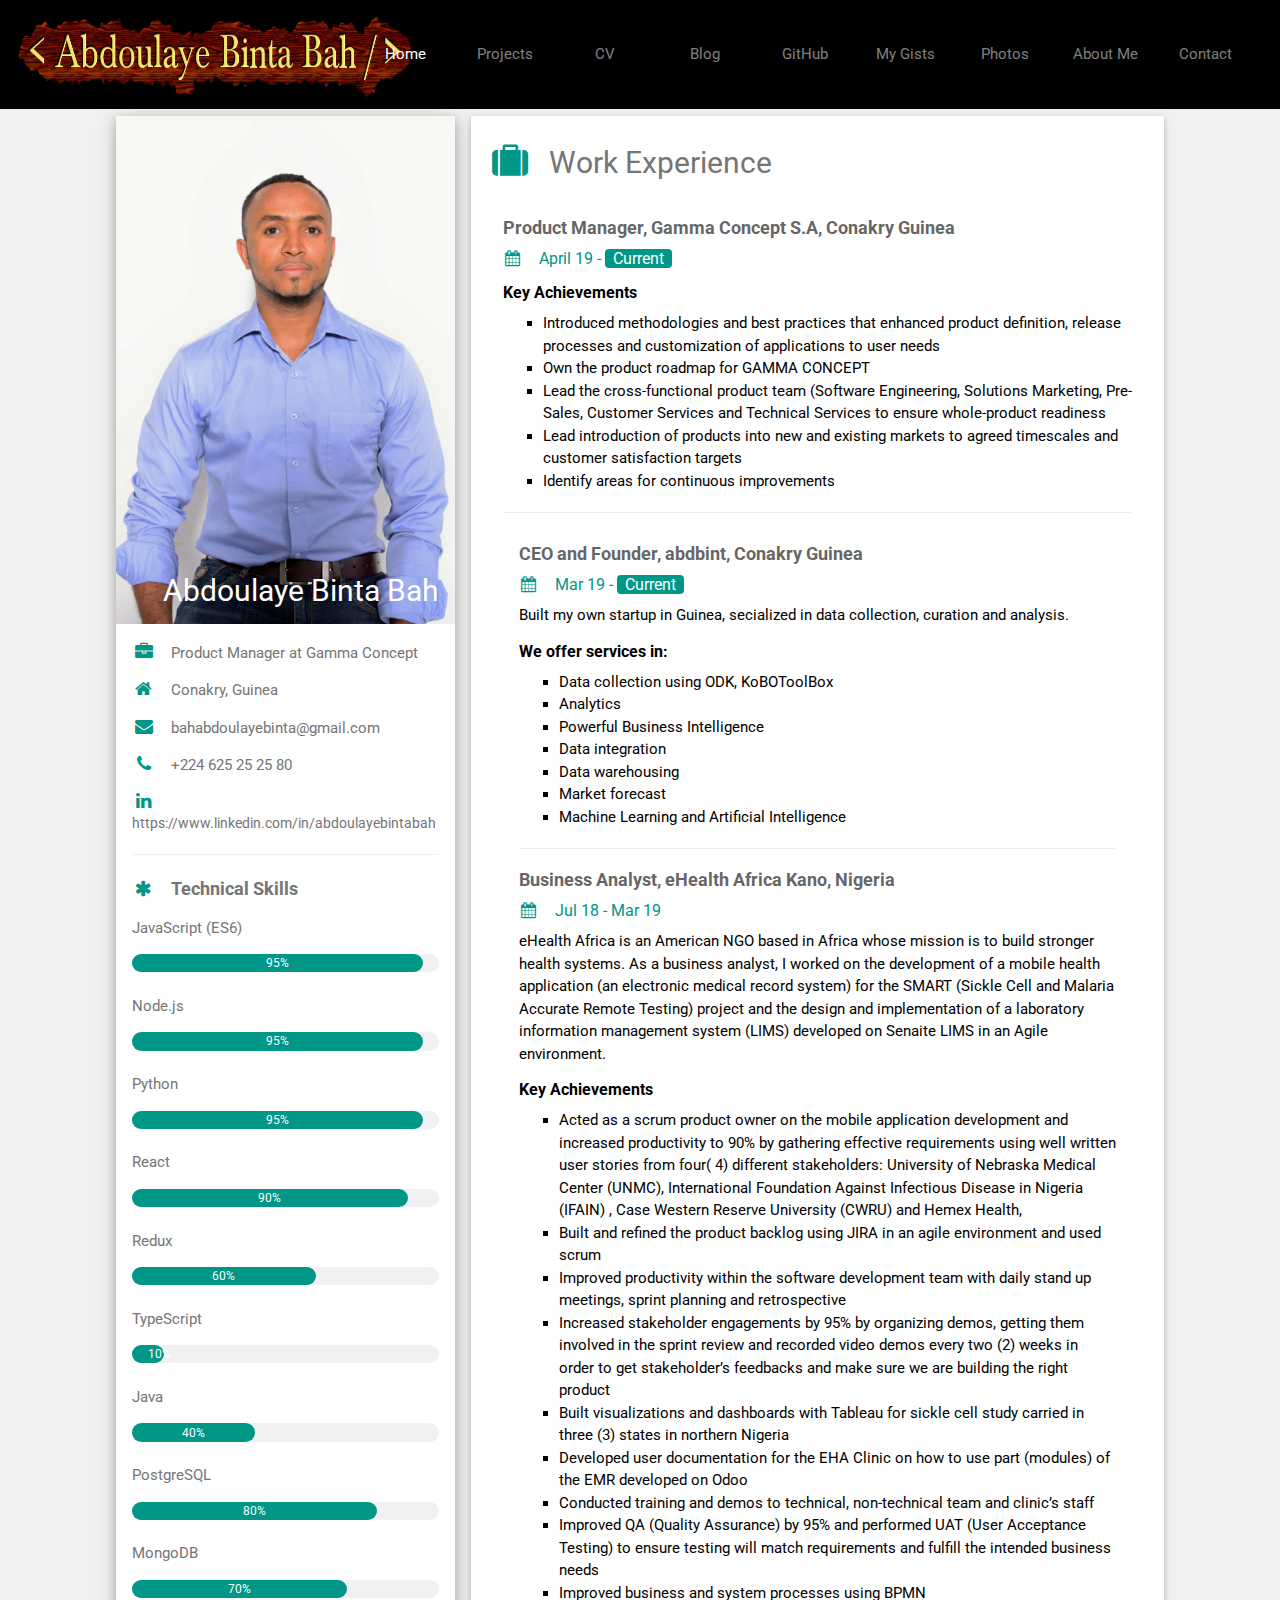
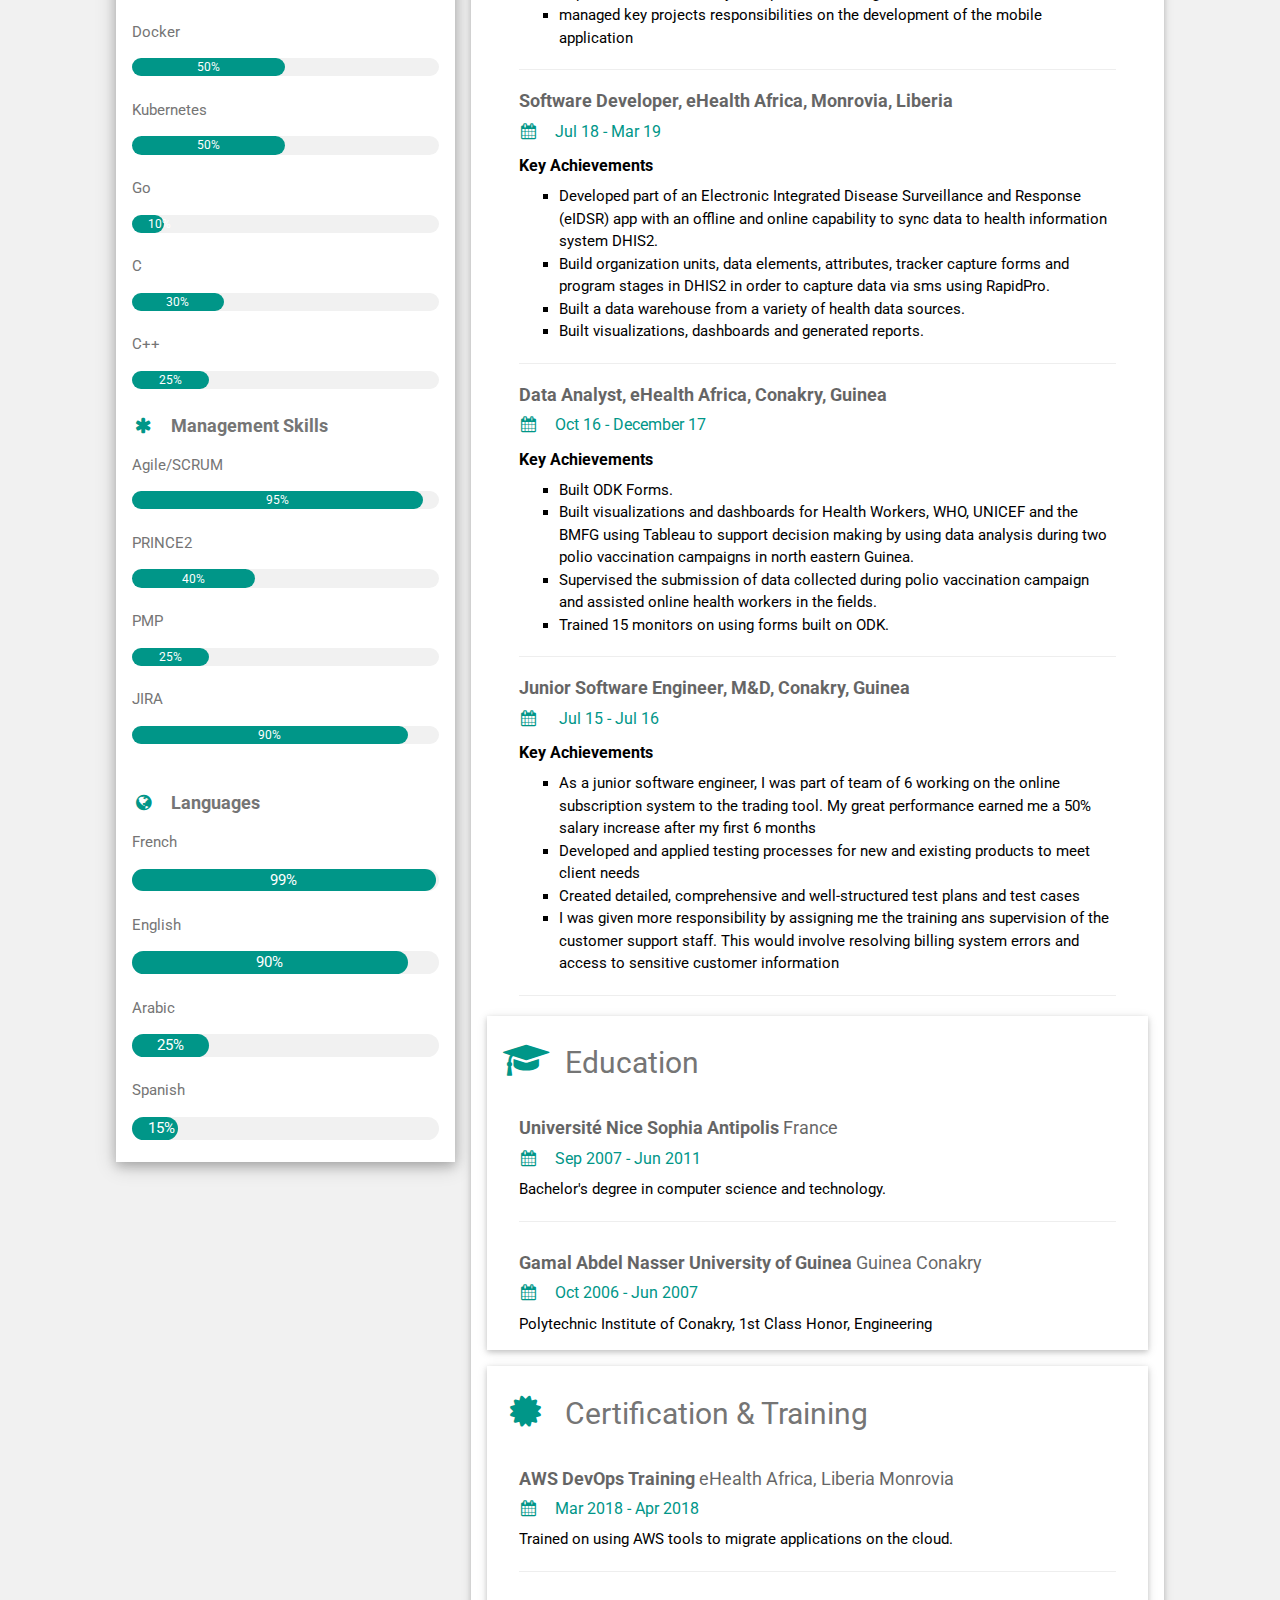
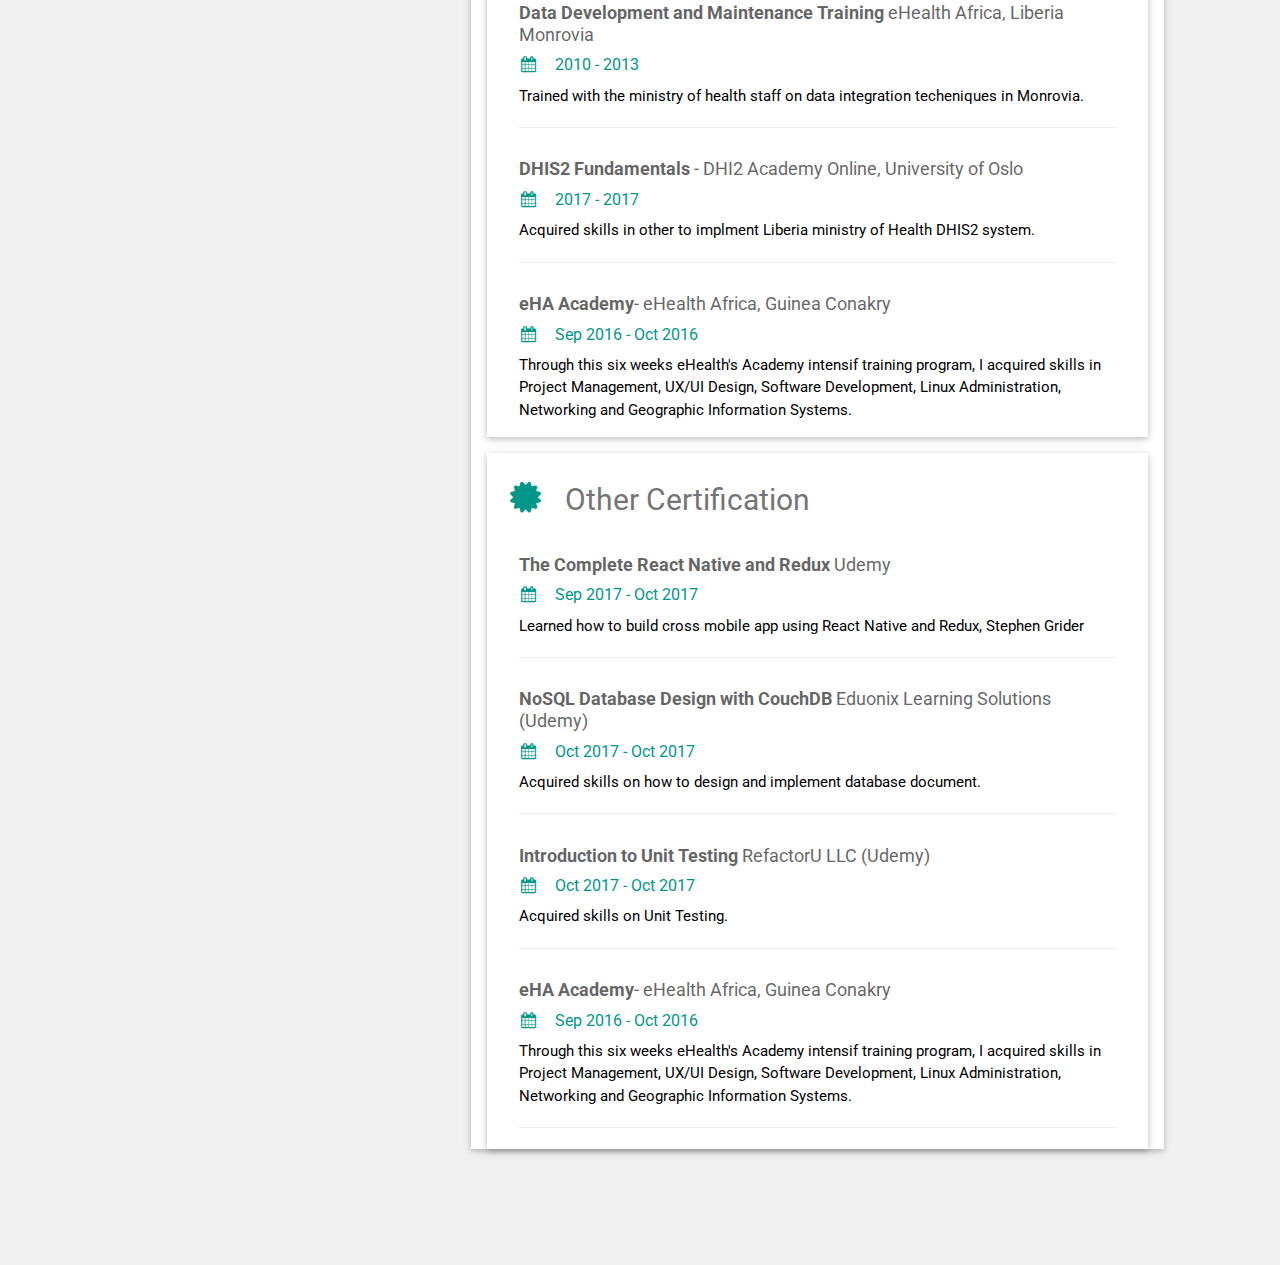
==== commit 8be4c906: "Size up loggo and nav (#8)" ====
--- a/cv.html
+++ b/cv.html
@@ -12,7 +12,7 @@
         <title>Abdoulaye Bah</title>
         <style>
         html,body,h1,h2,h3,h4,h5,h6 {font-family: "Roboto", sans-serif}
-        body {padding: 77px}
+        body {padding: 100px}
         </style>
     </head>
     <body class="w3-light-grey">
--- a/styles/main.css
+++ b/styles/main.css
@@ -11,7 +11,7 @@
 
 nav ul {
     float: right;
-    margin-right: 20px;
+    margin-right: 10px;
    
 }
 
@@ -22,8 +22,8 @@
 } 
 
 .logo {
-    height: 52px;
-    width: 280px;
+    height: 90px;
+    width: 400px;
 }
 
 nav a {
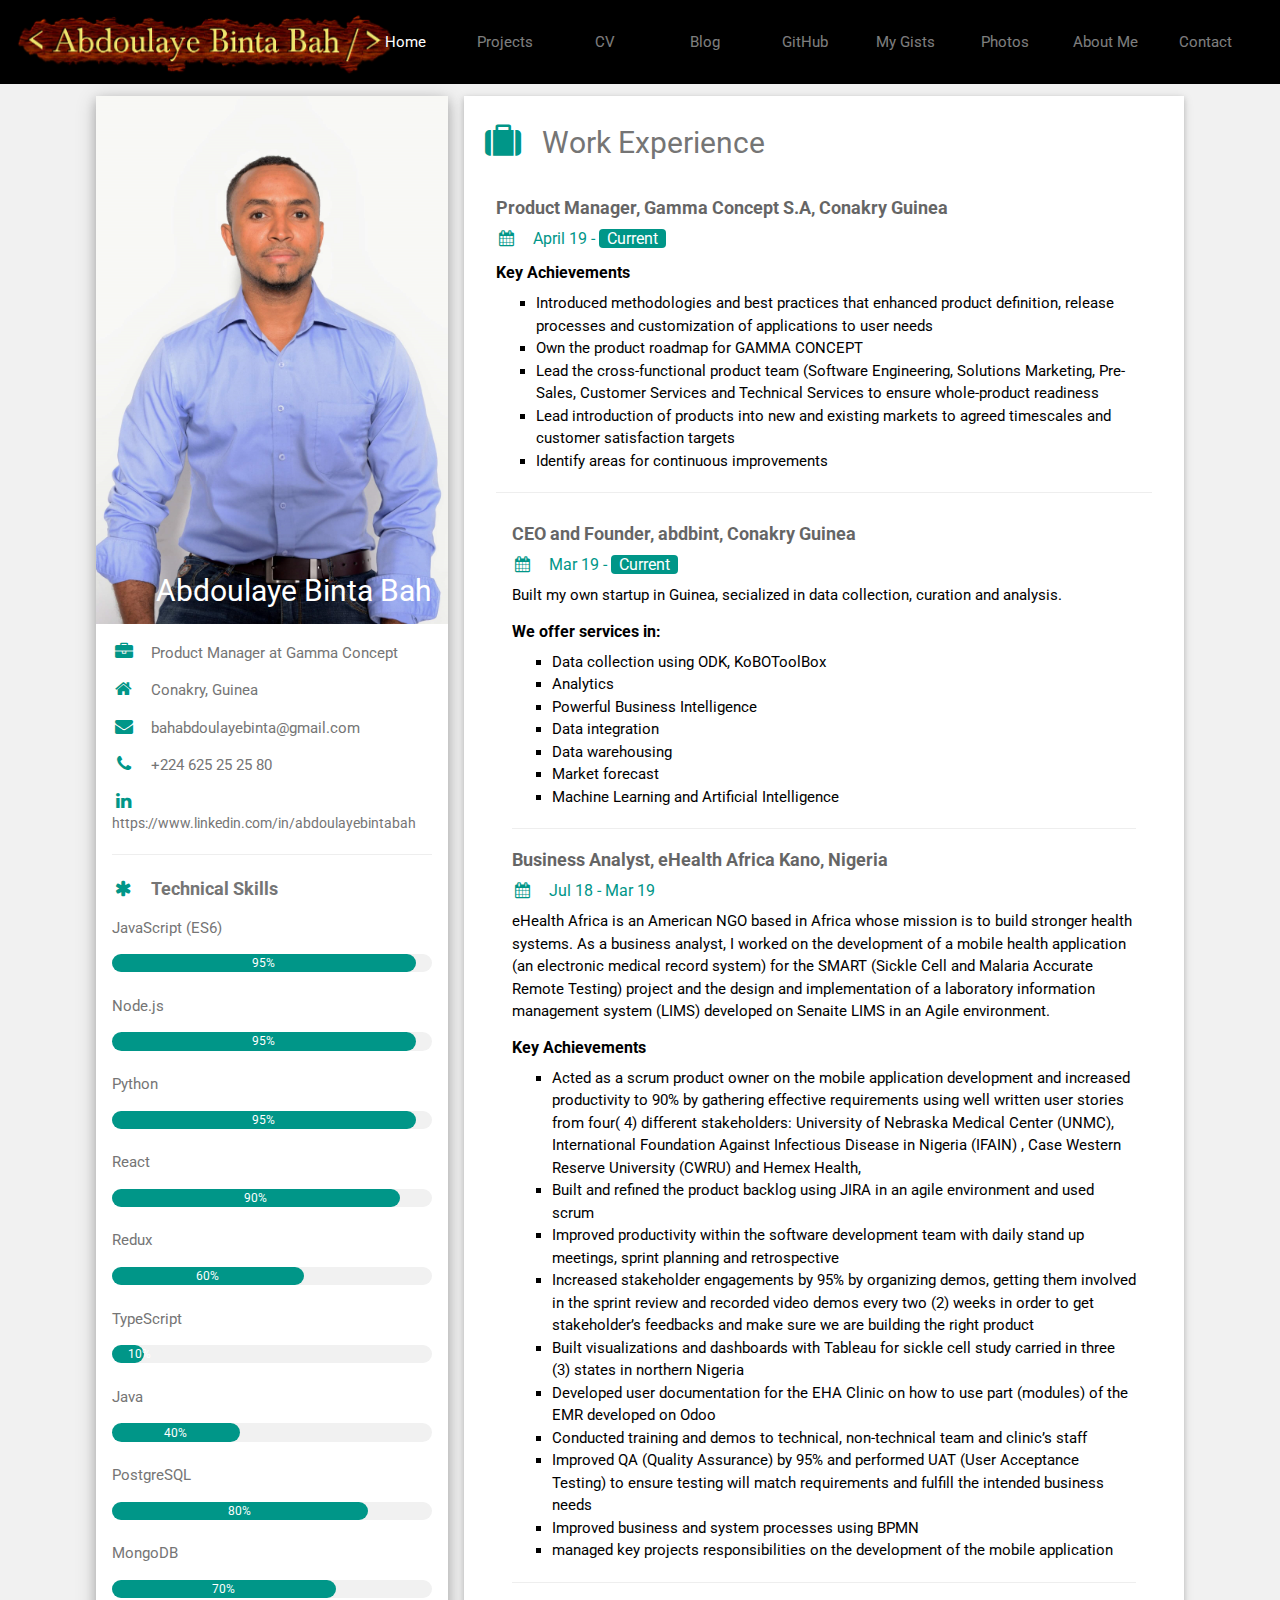
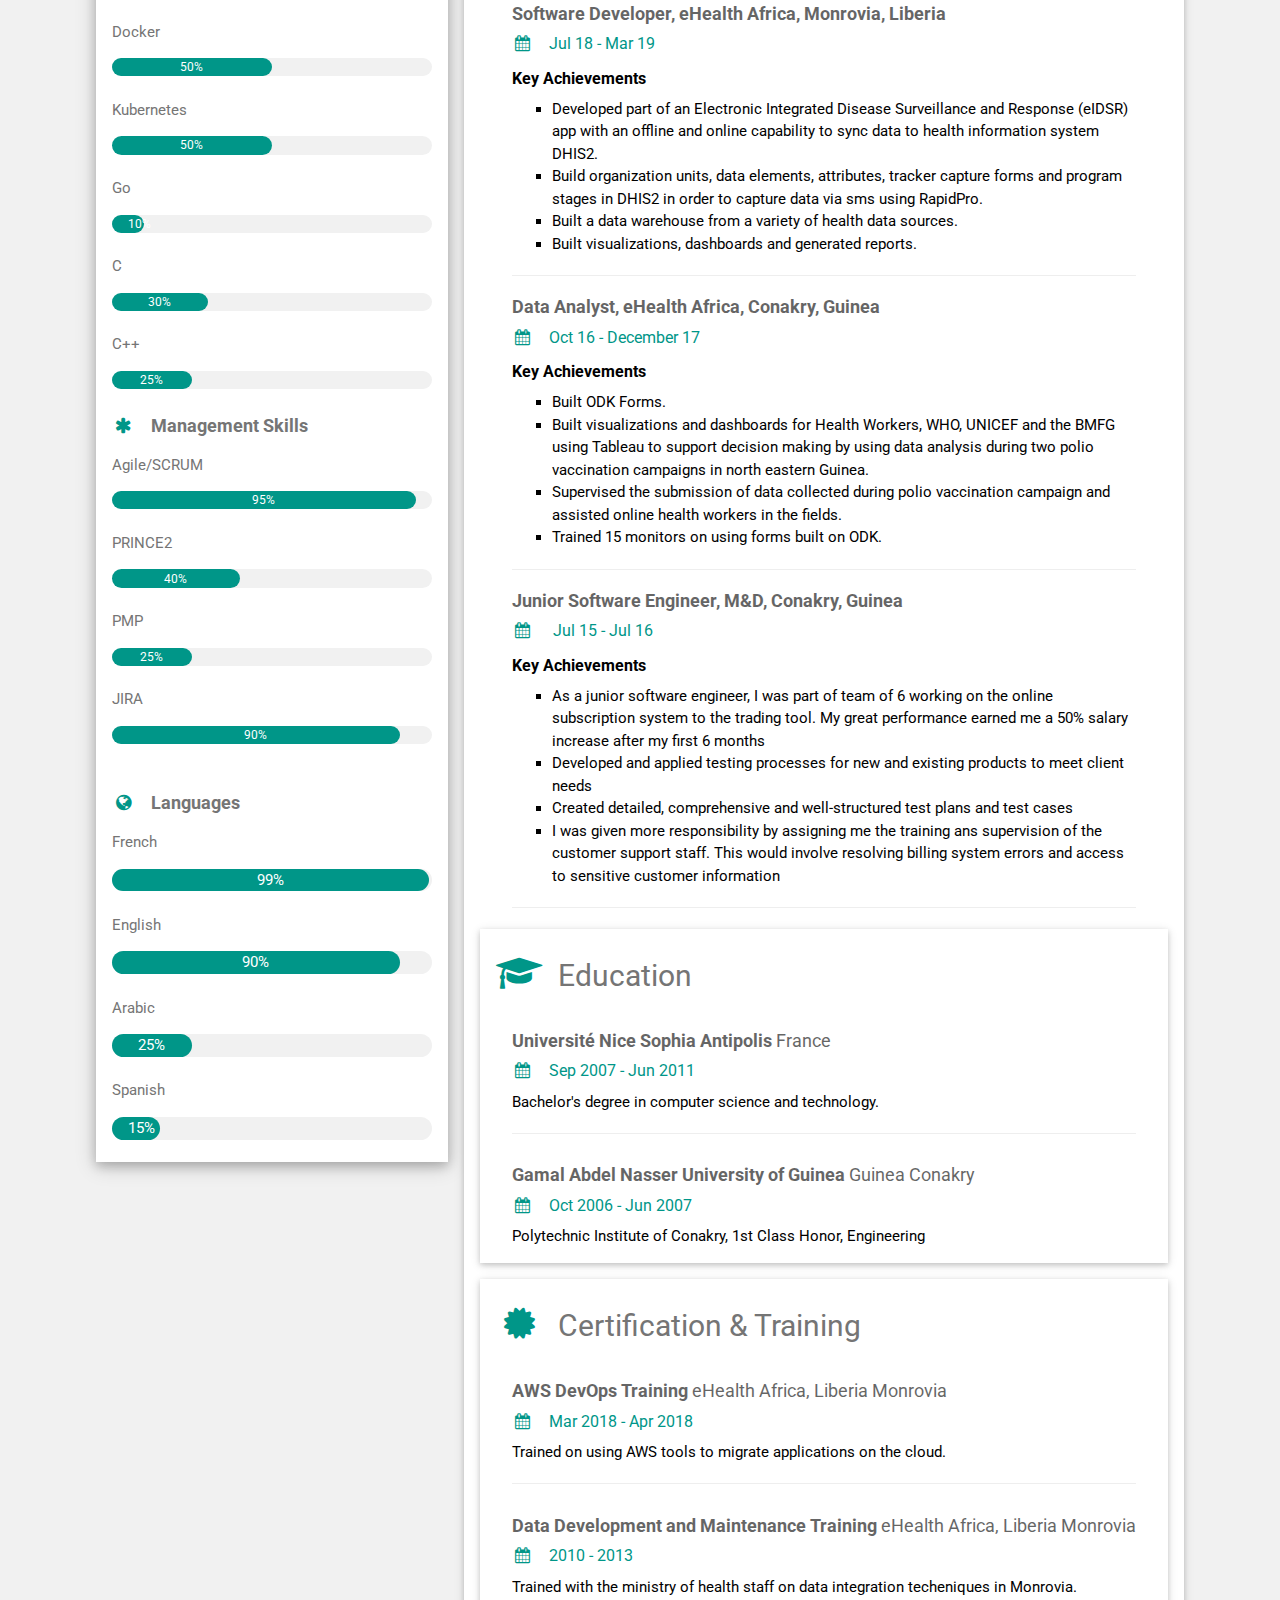
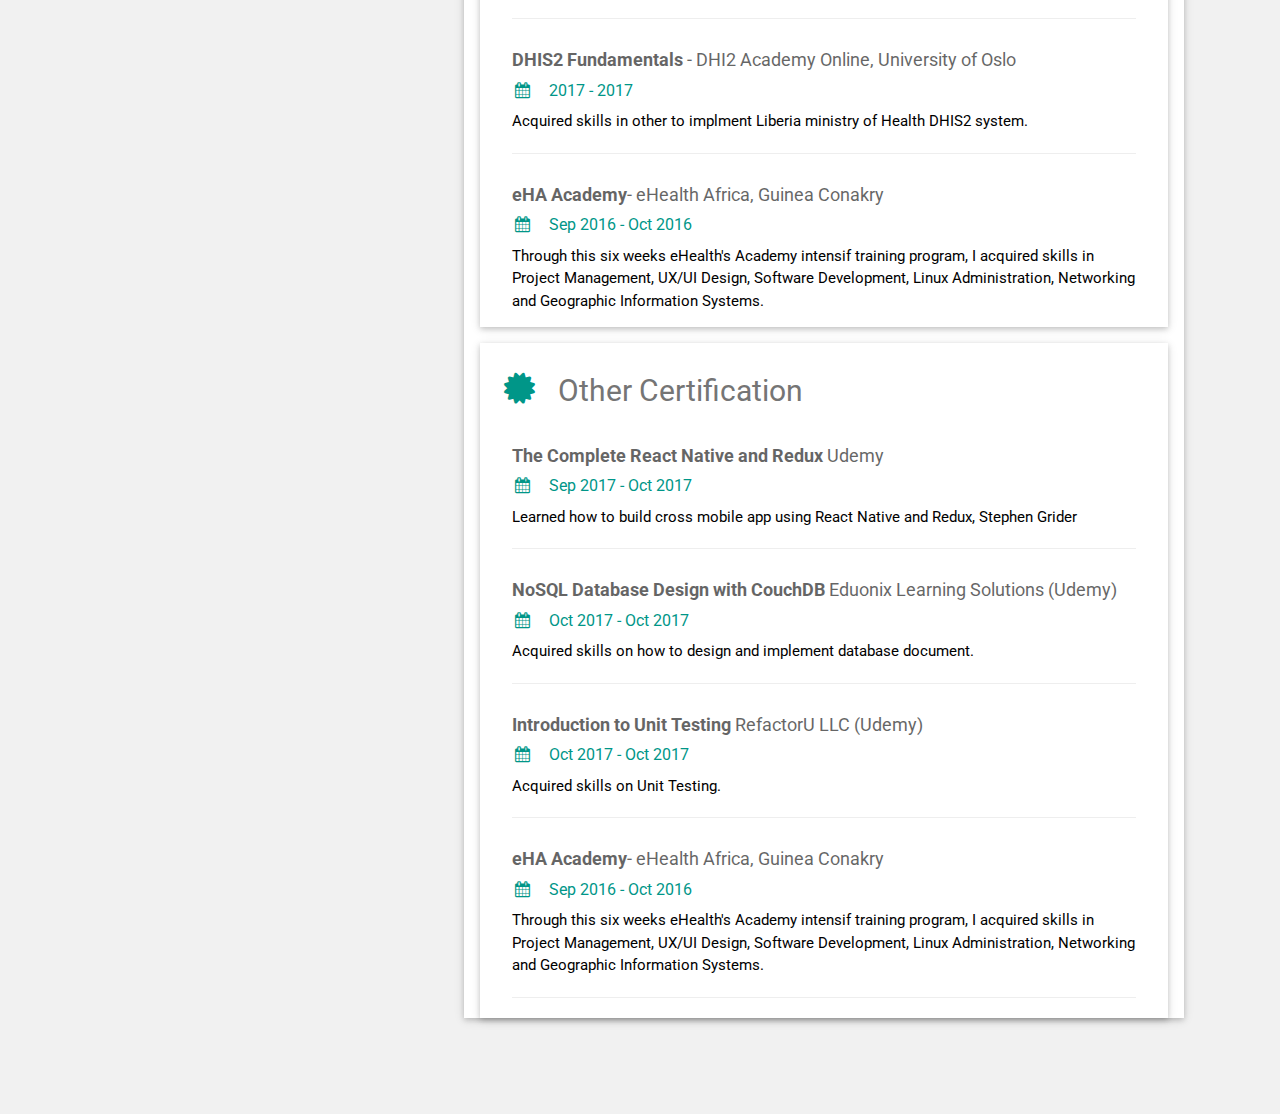
==== commit d244295b: "resize navbar" ====
--- a/cv.html
+++ b/cv.html
@@ -12,7 +12,7 @@
         <title>Abdoulaye Bah</title>
         <style>
         html,body,h1,h2,h3,h4,h5,h6 {font-family: "Roboto", sans-serif}
-        body {padding: 100px}
+        body {padding: 80px}
         </style>
     </head>
     <body class="w3-light-grey">
--- a/styles/main.css
+++ b/styles/main.css
@@ -22,8 +22,8 @@
 } 
 
 .logo {
-    height: 90px;
-    width: 400px;
+    height: 65px;
+    width: 380px;
 }
 
 nav a {
